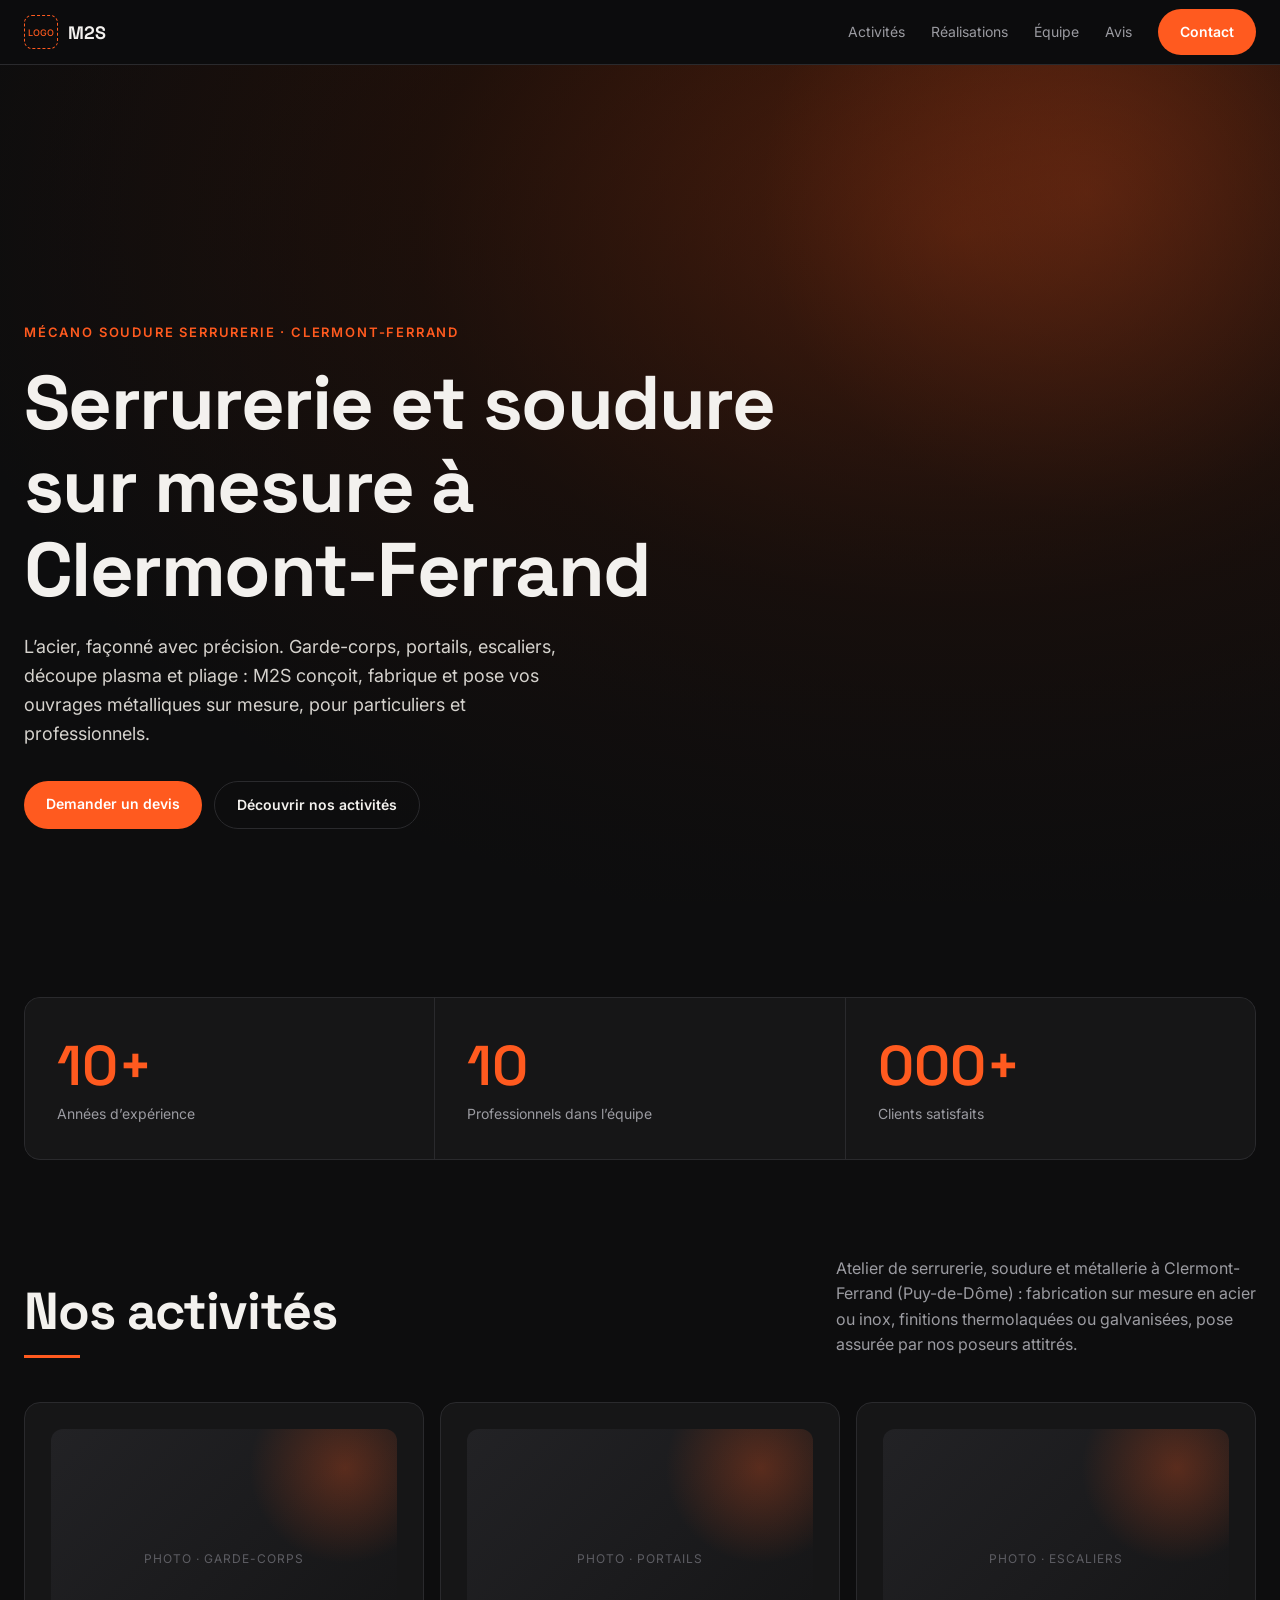
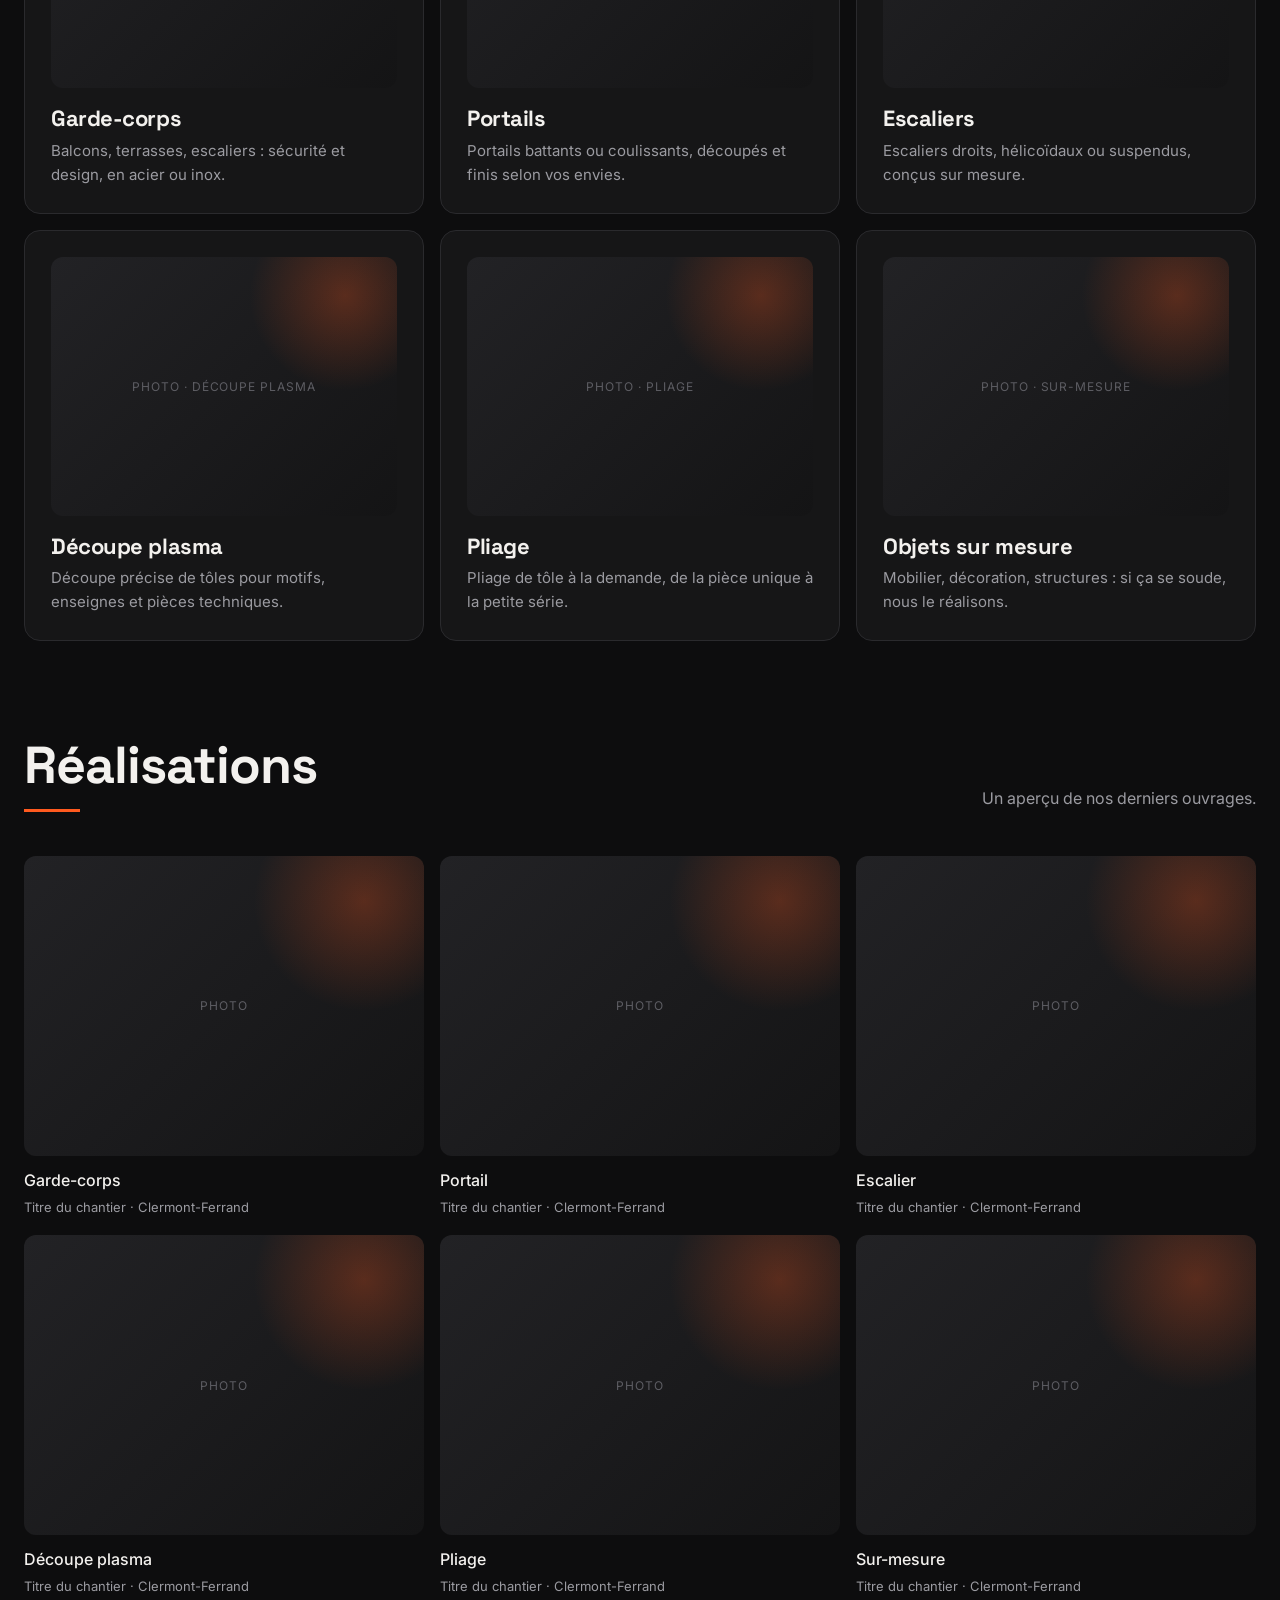
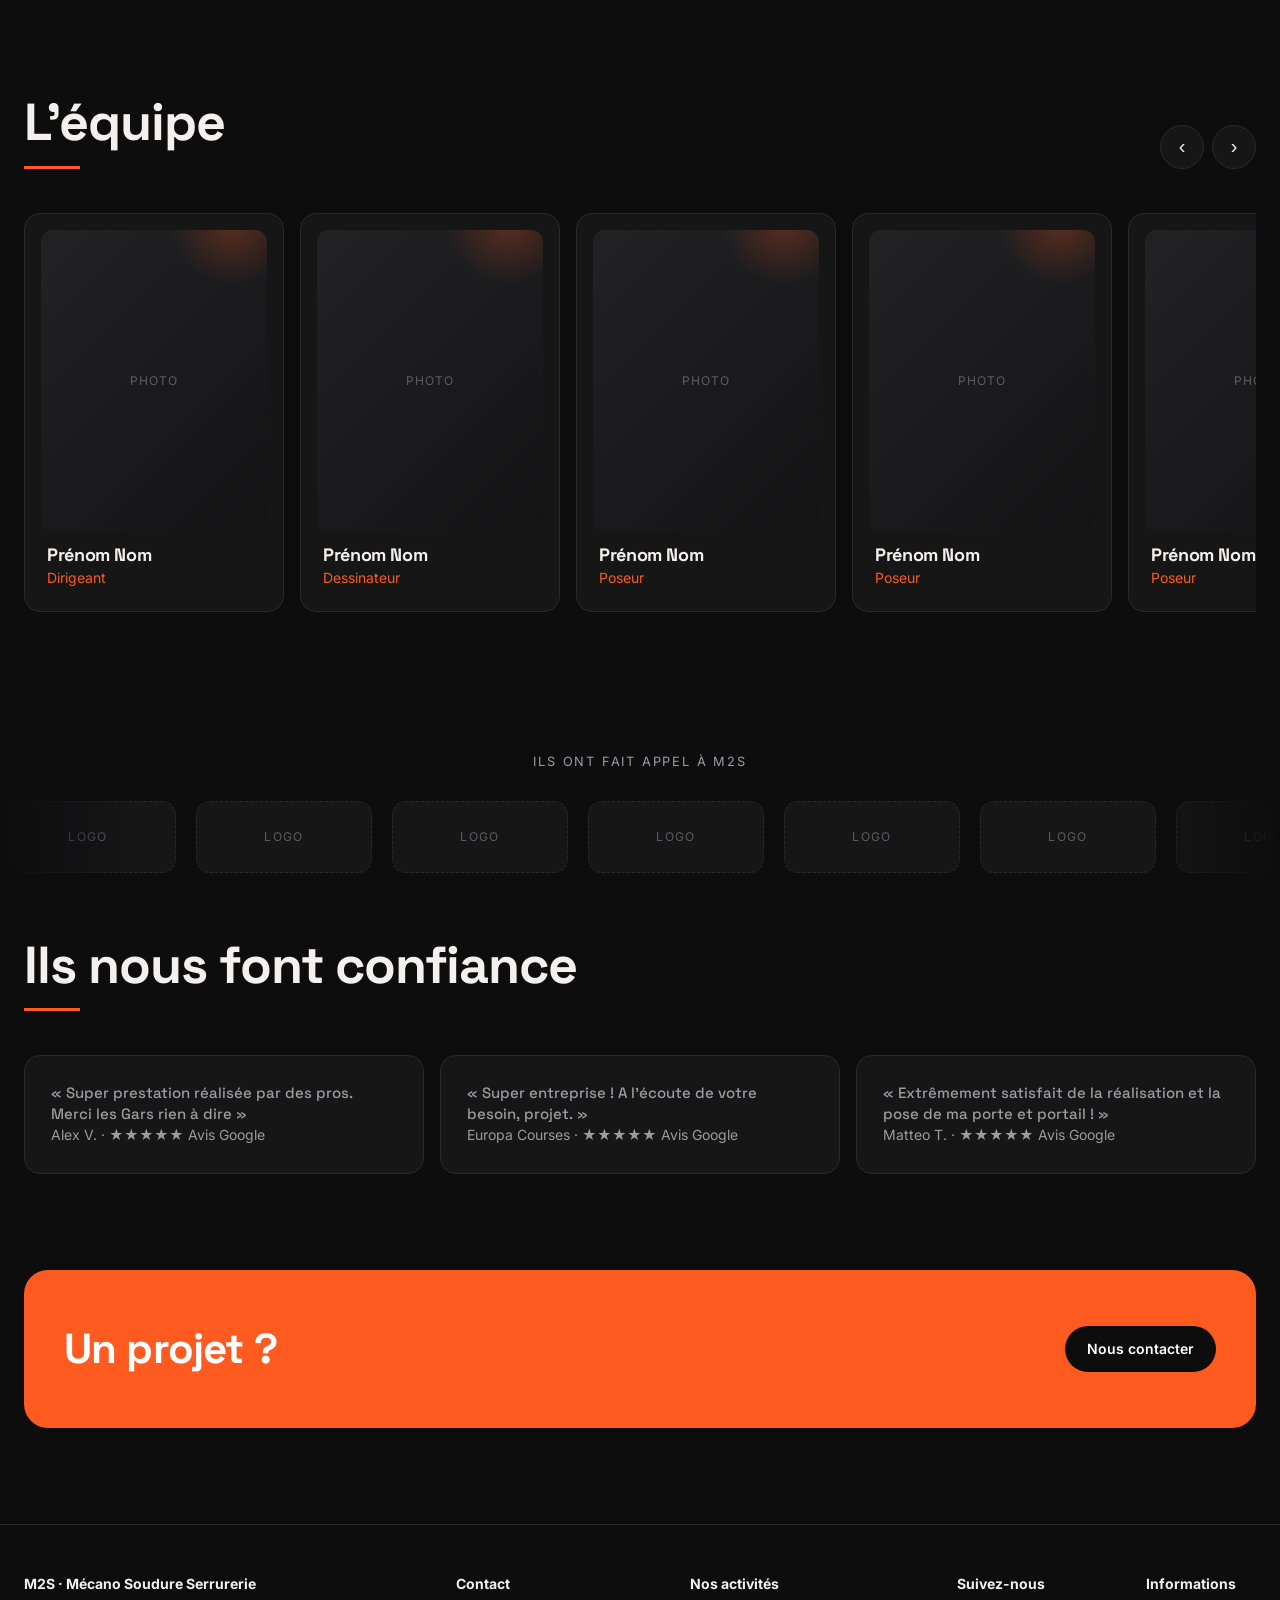
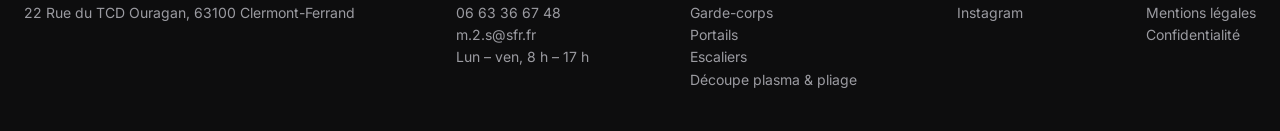
==== index.html @ d5a6c4d0 "Add files via upload" ====
<!DOCTYPE html>
<html lang="fr"><head><meta charset="utf-8"><meta name="viewport" content="width=device-width, initial-scale=1, viewport-fit=cover"><title>Serrurerie, soudure et métallerie à Clermont-Ferrand | M2S</title><meta name="description" content="M2S, serrurier métallier à Clermont-Ferrand : garde-corps, portails, escaliers, découpe plasma et pliage sur mesure. Demandez votre devis."><link rel="canonical" href="https://marrtyui.github.io/"><meta name="robots" content="index, follow, max-image-preview:large"><meta name="theme-color" content="#0d0d0e"><meta property="og:type" content="website"><meta property="og:locale" content="fr_FR"><meta property="og:title" content="Serrurerie, soudure et métallerie à Clermont-Ferrand | M2S"><meta property="og:description" content="M2S, serrurier métallier à Clermont-Ferrand : garde-corps, portails, escaliers, découpe plasma et pliage sur mesure. Demandez votre devis."><meta property="og:url" content="https://marrtyui.github.io/"><meta name="twitter:card" content="summary_large_image"><link rel="stylesheet" href="https://fonts.googleapis.com/css2?family=Inter:wght@400;500;600&family=Space+Grotesk:wght@500;600;700&display=swap"><link rel="stylesheet" href="/style.css?v=4"><script type="application/ld+json">{"@context":"https://schema.org","@type":["LocalBusiness","HomeAndConstructionBusiness"],"name":"M2S – Mécano Soudure Serrurerie","url":"https://marrtyui.github.io/","alternateName":"M2S","email":"m.2.s@sfr.fr","telephone":"+33663366748","openingHoursSpecification":{"@type":"OpeningHoursSpecification","dayOfWeek":["Monday","Tuesday","Wednesday","Thursday","Friday"],"opens":"08:00","closes":"17:00"},"description":"Atelier de serrurerie, soudure et métallerie à Clermont-Ferrand : garde-corps, portails, escaliers, découpe plasma, pliage et objets sur mesure.","address":{"@type":"PostalAddress","streetAddress":"22 Rue du TCD Ouragan","postalCode":"63100","addressLocality":"Clermont-Ferrand","addressCountry":"FR"},"areaServed":[{"@type":"City","name":"Clermont-Ferrand"},{"@type":"AdministrativeArea","name":"Puy-de-Dôme"},{"@type":"AdministrativeArea","name":"Auvergne"}],"hasOfferCatalog":{"@type":"OfferCatalog","name":"Nos activités","itemListElement":[{"@type":"Offer","itemOffered":{"@type":"Service","name":"Garde-corps sur mesure"}},{"@type":"Offer","itemOffered":{"@type":"Service","name":"Portails sur mesure"}},{"@type":"Offer","itemOffered":{"@type":"Service","name":"Escaliers métalliques"}},{"@type":"Offer","itemOffered":{"@type":"Service","name":"Découpe plasma"}},{"@type":"Offer","itemOffered":{"@type":"Service","name":"Pliage de tôle"}},{"@type":"Offer","itemOffered":{"@type":"Service","name":"Objets sur mesure en soudure"}}]}}</script></head><body>
<div id="prog"></div>
<header><div class="wrap">
  <a class="logo" href="/"><i>LOGO</i>M2S</a>
  <nav id="nav"><a href="/#activites">Activités</a><a href="/#realisations">Réalisations</a><a href="/#equipe">Équipe</a><a href="/#avis">Avis</a><a class="btn" href="/contact/">Contact</a></nav>
<a class="btn call" href="tel:+33663366748">Appeler</a><button class="burger" aria-label="Ouvrir le menu" aria-expanded="false" aria-controls="nav"><span></span><span></span><span></span></button>
</div></header>
<main>
<div class="hero" id="accueil">
  <video autoplay muted loop playsinline poster="" aria-hidden="true"><source src="assets/video-presentation.mp4" type="video/mp4"></video>
  <div class="wrap">
    <div class="eyebrow">Mécano Soudure Serrurerie · Clermont-Ferrand</div>
    <h1>Serrurerie et soudure sur mesure à Clermont-Ferrand</h1>
    <p>L’acier, façonné avec précision. Garde-corps, portails, escaliers, découpe plasma et pliage : M2S conçoit, fabrique et pose vos ouvrages métalliques sur mesure, pour particuliers et professionnels.</p>
    <div class="cta"><a class="btn" href="/contact/">Demander un devis</a><a class="btn ghost" href="/#activites">Découvrir nos activités</a><a class="btn ghost only-m" href="tel:+33663366748">Appeler</a></div>
  </div>
</div>

<section style="padding-bottom:0"><div class="wrap rv">
  <div class="stats">
    <div><b>10+</b><span>Années d’expérience</span></div>
    <div><b>10</b><span>Professionnels dans l’équipe</span></div>
    <div><b>000+</b><span>Clients satisfaits</span></div>
  </div>
</div></section>

<section id="activites"><div class="wrap">
  <div class="sec-h rv"><h2>Nos activités</h2><p>Atelier de serrurerie, soudure et métallerie à Clermont-Ferrand (Puy-de-Dôme) : fabrication sur mesure en acier ou inox, finitions thermolaquées ou galvanisées, pose assurée par nos poseurs attitrés.</p></div>
  <div class="grid g3">
    <article class="card rv"><div class="ph">Photo · Garde-corps</div><h3><a href="/garde-corps-clermont-ferrand/">Garde-corps</a></h3><p>Balcons, terrasses, escaliers : sécurité et design, en acier ou inox.</p></article>
    <article class="card rv"><div class="ph">Photo · Portails</div><h3><a href="/portails-clermont-ferrand/">Portails</a></h3><p>Portails battants ou coulissants, découpés et finis selon vos envies.</p></article>
    <article class="card rv"><div class="ph">Photo · Escaliers</div><h3><a href="/escaliers-clermont-ferrand/">Escaliers</a></h3><p>Escaliers droits, hélicoïdaux ou suspendus, conçus sur mesure.</p></article>
    <article class="card rv"><div class="ph">Photo · Découpe plasma</div><h3><a href="/decoupe-plasma-pliage-clermont-ferrand/">Découpe plasma</a></h3><p>Découpe précise de tôles pour motifs, enseignes et pièces techniques.</p></article>
    <article class="card rv"><div class="ph">Photo · Pliage</div><h3><a href="/decoupe-plasma-pliage-clermont-ferrand/">Pliage</a></h3><p>Pliage de tôle à la demande, de la pièce unique à la petite série.</p></article>
    <article class="card rv"><div class="ph">Photo · Sur-mesure</div><h3><a href="/contact/">Objets sur mesure</a></h3><p>Mobilier, décoration, structures : si ça se soude, nous le réalisons.</p></article>
  </div>
</div></section>

<section id="realisations" style="padding-top:0"><div class="wrap">
  <div class="sec-h rv"><h2>Réalisations</h2><p>Un aperçu de nos derniers ouvrages.</p></div>
  <div class="grid works">
    <button class="work rv" data-i="0"><div class="ph">Photo</div><span>Garde-corps<br><small>Titre du chantier · Clermont-Ferrand</small></span></button><button class="work rv" data-i="1"><div class="ph">Photo</div><span>Portail<br><small>Titre du chantier · Clermont-Ferrand</small></span></button><button class="work rv" data-i="2"><div class="ph">Photo</div><span>Escalier<br><small>Titre du chantier · Clermont-Ferrand</small></span></button>
    <button class="work rv" data-i="3"><div class="ph">Photo</div><span>Découpe plasma<br><small>Titre du chantier · Clermont-Ferrand</small></span></button><button class="work rv" data-i="4"><div class="ph">Photo</div><span>Pliage<br><small>Titre du chantier · Clermont-Ferrand</small></span></button><button class="work rv" data-i="5"><div class="ph">Photo</div><span>Sur-mesure<br><small>Titre du chantier · Clermont-Ferrand</small></span></button>
  </div>
  <button class="btn ghost more" id="more" aria-expanded="false">Afficher plus de réalisations</button>
</div></section>

<section id="equipe" style="padding-top:0"><div class="wrap">
  <div class="sec-h rv"><h2>L’équipe</h2><div class="arrows"><button class="ar" data-t="-1" aria-label="Précédent">‹</button><button class="ar" data-t="1" aria-label="Suivant">›</button></div></div>
  <div class="track team" id="team"></div>
</div></section>

<section class="logos" aria-label="Entreprises qui ont fait appel à M2S"><div class="wrap rv"><p>Ils ont fait appel à M2S</p></div><div class="marq"><div class="mtrack"><div class="mset"><div class="lg">Logo</div><div class="lg">Logo</div><div class="lg">Logo</div><div class="lg">Logo</div><div class="lg">Logo</div><div class="lg">Logo</div><div class="lg">Logo</div><div class="lg">Logo</div><div class="lg">Logo</div><div class="lg">Logo</div><div class="lg">Logo</div><div class="lg">Logo</div></div><div class="mset" aria-hidden="true"><div class="lg">Logo</div><div class="lg">Logo</div><div class="lg">Logo</div><div class="lg">Logo</div><div class="lg">Logo</div><div class="lg">Logo</div><div class="lg">Logo</div><div class="lg">Logo</div><div class="lg">Logo</div><div class="lg">Logo</div><div class="lg">Logo</div><div class="lg">Logo</div></div></div></div></section>
<section id="avis" style="padding-top:0"><div class="wrap">
  <div class="sec-h rv"><h2>Ils nous font confiance</h2></div>
  <div class="grid" style="grid-template-columns:repeat(auto-fit,minmax(280px,1fr))">
    <blockquote class="card rv"><p class="q">« Super prestation réalisée par des pros. Merci les Gars rien à dire »</p><div class="who">Alex V. · ★★★★★ Avis Google</div></blockquote><blockquote class="card rv"><p class="q">« Super entreprise ! A l’écoute de votre besoin, projet. »</p><div class="who">Europa Courses · ★★★★★ Avis Google</div></blockquote>
    <blockquote class="card rv"><p class="q">« Extrêmement satisfait de la réalisation et la pose de ma porte et portail ! »</p><div class="who">Matteo T. · ★★★★★ Avis Google</div></blockquote>
  </div>
</div></section>

<section style="padding-top:0"><div class="wrap rv">
  <div class="band"><h2>Un projet ?</h2><a class="btn" href="/contact/">Nous contacter</a></div>
</div></section>
</main>
<div class="modal" id="modal" role="dialog" aria-modal="true" aria-labelledby="mt" hidden><div class="mbox">
  <button class="mx" aria-label="Fermer">×</button>
  <div><div class="mstage"><button class="nav prev" aria-label="Photo précédente">‹</button><div class="ph mimg" id="mimg"></div><button class="nav next" aria-label="Photo suivante">›</button></div><div class="dots" id="mdots"></div></div>
  <div class="mtext"><div class="eyebrow" id="mtype"></div><h3 id="mt"></h3><p id="md"></p><a class="btn ghost" id="mlink" href="#" hidden>Voir la page de l’activité</a><a class="btn" href="/contact/">Un projet similaire ?</a></div>
</div></div>
<footer><div class="wrap">
  <div><b>M2S · Mécano Soudure Serrurerie</b>22 Rue du TCD Ouragan, 63100 Clermont-Ferrand</div>
  <div><b>Contact</b>06 63 36 67 48<br>m.2.s@sfr.fr<br>Lun – ven, 8 h – 17 h</div>
  <div><b>Nos activités</b><a href="/garde-corps-clermont-ferrand/">Garde-corps</a><br><a href="/portails-clermont-ferrand/">Portails</a><br><a href="/escaliers-clermont-ferrand/">Escaliers</a><br><a href="/decoupe-plasma-pliage-clermont-ferrand/">Découpe plasma & pliage</a></div><div><b>Suivez-nous</b><a href="https://www.instagram.com/" target="_blank" rel="noopener">Instagram</a></div>
<div><b>Informations</b><a href="/mentions-legales/">Mentions légales</a><br><a href="/confidentialite/">Confidentialité</a></div></div></footer>
<script src="/site.js?v=4"></script><script src="/home.js?v=4"></script></body></html>
---- style.css ----
:root{--bg:#0d0d0e;--s1:#161617;--s2:#1e1e20;--line:#2a2a2d;--tx:#f3f1ee;--mu:#9b9ba1;--or:#ff5a1f;--or2:#ff8a4c;color-scheme:dark;box-sizing:border-box;padding-top:env(safe-area-inset-top,0px);padding-bottom:env(safe-area-inset-bottom,0px)}
html{scroll-padding-top:calc(env(safe-area-inset-top,0px) + 4.5rem);scroll-behavior:smooth}
*,*::before,*::after{box-sizing:inherit}
body{margin:0;background:var(--bg);color:var(--tx);font:400 1rem/1.6 Inter,system-ui,sans-serif}
h1,h2,h3{font-family:"Space Grotesk",Inter,sans-serif;line-height:1.1;margin:0;letter-spacing:-.02em}
a{color:inherit;text-decoration:none}
.wrap{max-width:88rem;margin:0 auto;padding:0 1.5rem}
header{position:sticky;top:env(safe-area-inset-top,0px);z-index:20;background:rgba(13,13,14,.82);backdrop-filter:blur(0.75rem);border-bottom:1px solid var(--line)}
header .wrap{display:flex;align-items:center;justify-content:space-between;height:4rem}
.logo{display:flex;align-items:center;gap:0.625rem;font:700 1.125rem "Space Grotesk",sans-serif}
.logo i{width:2.125rem;height:2.125rem;border:1.5px dashed var(--or);border-radius:0.5rem;display:grid;place-items:center;font:500 0.5625rem Inter;color:var(--or);font-style:normal}
nav{display:flex;align-items:center;gap:1.625rem;font-size:0.875rem;color:var(--mu)}
nav a:hover{color:var(--tx)}
.btn{display:inline-block;background:var(--or);color:#fff;padding:0.75rem 1.375rem;border-radius:62.4375rem;font-weight:600;font-size:0.875rem;border:0;cursor:pointer;transition:.2s}
.btn:hover{background:var(--or2);transform:translateY(-1px)}
.btn.ghost{background:transparent;border:1px solid var(--line);color:var(--tx)}
.btn.ghost:hover{border-color:var(--or);background:transparent}
.hero{position:relative;min-height:calc(100vh - 4rem);display:flex;align-items:flex-end;overflow:hidden;background:radial-gradient(ellipse at 75% 20%,#7a2a0c 0,#2a1208 40%,var(--bg) 75%)}
.hero video{position:absolute;inset:0;width:100%;height:100%;object-fit:cover}
.hero::after{content:"";position:absolute;inset:0;background:linear-gradient(180deg,rgba(13,13,14,.35),rgba(13,13,14,.85))}
.hero .wrap{position:relative;z-index:2;padding-bottom:4.5rem;padding-top:7.5rem}
.eyebrow{color:var(--or);font-size:0.8125rem;font-weight:600;letter-spacing:.14em;text-transform:uppercase;margin-bottom:1.125rem}
.hero h1{font-size:clamp(2.125rem,6vw,4.75rem);max-width:16ch}
.hero p{max-width:33.75rem;color:#d5d2cd;font-size:1.125rem;margin:1.375rem 0 2rem}
.hero .cta{display:flex;gap:0.75rem;flex-wrap:wrap}
section{padding:6rem 0}
.sec-h{display:flex;justify-content:space-between;align-items:end;gap:1.5rem;margin-bottom:2.75rem;flex-wrap:wrap}
.sec-h h2{font-size:clamp(1.875rem,4.5vw,3.25rem)}
.sec-h p{color:var(--mu);max-width:26.25rem;margin:0}
.stats{display:grid;grid-template-columns:repeat(3,1fr);gap:1px;background:var(--line);border:1px solid var(--line);border-radius:1rem;overflow:hidden}
.stats div{background:var(--s1);padding:2rem}
.stats b{display:block;font:600 clamp(2.125rem,5vw,3.5rem) "Space Grotesk",Inter,system-ui,sans-serif;color:var(--or)}
.stats span{color:var(--mu);font-size:0.875rem}
.grid{display:grid;gap:1rem}
.g3{grid-template-columns:repeat(3,1fr)}
.card{background:var(--s1);border:1px solid var(--line);border-radius:1rem;padding:1.625rem;transition:.25s}
.card:hover{border-color:var(--or);transform:translateY(-3px)}
.card h3{font-size:1.375rem;margin:1.125rem 0 0.5rem}
.card p{color:var(--mu);margin:0;font-size:0.9375rem}
.ph{aspect-ratio:4/3;border-radius:0.75rem;background:linear-gradient(135deg,#222225,#141415);position:relative;overflow:hidden;display:grid;place-items:center;color:#5d5d63;font-size:0.75rem;letter-spacing:.08em;text-transform:uppercase}
.ph::before{content:"";position:absolute;width:60%;aspect-ratio:1;right:-15%;top:-25%;background:radial-gradient(circle,rgba(255,90,31,.28),transparent 65%)}
.ph.sq{aspect-ratio:1}.ph.tall{aspect-ratio:3/4}
.works{grid-template-columns:repeat(3,1fr)}
.works .ph:nth-child(1),.works .ph:nth-child(4){grid-row:span 1}
.team .card{padding:1rem}
.team h3{font-size:1.125rem;margin:0.875rem 0.375rem 2px}.team p{margin:0 0.375rem 0.375rem;color:var(--or);font-size:0.875rem}
blockquote{margin:0}
.q{font:500 clamp(1.25rem,2.4vw,1.625rem)/1.4 "Space Grotesk",Inter,system-ui,sans-serif;margin:0 0 1.125rem}
.who{color:var(--mu);font-size:0.875rem}
.band{background:var(--or);color:#fff;border-radius:1.5rem;padding:3.5rem 2.5rem;display:flex;justify-content:space-between;align-items:center;gap:1.5rem;flex-wrap:wrap}
.band h2{font-size:clamp(1.625rem,3.6vw,2.625rem);max-width:18ch}
.band .btn{background:#0d0d0e}
footer{border-top:1px solid var(--line);padding:3rem 0 2.5rem;color:var(--mu);font-size:0.875rem}
footer .wrap{display:flex;justify-content:space-between;gap:2rem;flex-wrap:wrap}
footer b{color:var(--tx);display:block;margin-bottom:0.375rem}
.page{padding-top:4.5rem;padding-bottom:6rem}
.page h1{font-size:clamp(2.25rem,6vw,4.25rem);margin-bottom:0.875rem}
.page .lead{color:var(--mu);max-width:35rem;margin:0 0 3rem}
.cgrid{display:grid;grid-template-columns:1fr 1.2fr;gap:1.5rem}
.info a.row,.info .row{display:block;background:var(--s1);border:1px solid var(--line);border-radius:0.875rem;padding:1.25rem 1.375rem;margin-bottom:0.75rem}
.info a.row:hover{border-color:var(--or)}
.info small{display:block;color:var(--mu);font-size:0.75rem;text-transform:uppercase;letter-spacing:.1em;margin-bottom:2px}
.info strong{font-weight:500;font-size:1.125rem}
form{background:var(--s1);border:1px solid var(--line);border-radius:1rem;padding:1.75rem;display:grid;gap:1rem}
.two{display:grid;grid-template-columns:1fr 1fr;gap:1rem}
label{display:grid;gap:0.375rem;font-size:0.8125rem;color:var(--mu)}
input,select,textarea{background:var(--bg);border:1px solid var(--line);border-radius:0.625rem;padding:0.8125rem 0.875rem;color:var(--tx);font:inherit;font-size:0.9375rem;width:100%}
input:focus,select:focus,textarea:focus{outline:0;border-color:var(--or)}
textarea{min-height:8.125rem;resize:vertical}
.note{font-size:0.75rem;color:var(--mu)}
.rv{opacity:0;transform:translateY(1.125rem);transition:opacity .7s,transform .7s}.rv.in{opacity:1;transform:none}
.work{display:block;width:100%;background:none;border:0;padding:0;color:inherit;font:inherit;text-align:left;cursor:pointer}
.work:focus-visible,.ar:focus-visible,.nav:focus-visible,.mx:focus-visible{outline:2px solid var(--or);outline-offset:0.1875rem}
.work .ph{transition:.3s}.work:hover .ph{transform:scale(1.02);box-shadow:0 0 0 1px var(--or)}
.work span{display:block;margin-top:0.75rem;font-weight:500}.work small{color:var(--mu);font-weight:400;font-size:0.8125rem}
.arrows{display:flex;gap:0.5rem}.ar{width:2.75rem;height:2.75rem;border-radius:50%;border:1px solid var(--line);background:var(--s1);color:var(--tx);font-size:1.25rem;cursor:pointer}.ar:hover{border-color:var(--or)}
.track{display:flex;gap:1rem;overflow-x:auto;scroll-snap-type:x mandatory;padding-bottom:0.75rem;scrollbar-width:none}.track::-webkit-scrollbar{display:none}
.track .card{flex:0 0 min(16.25rem,72%);scroll-snap-align:start}
.modal{position:fixed;inset:0;z-index:50;background:rgba(0,0,0,.84);display:grid;place-items:center;overflow:auto;padding:calc(env(safe-area-inset-top,0px) + 1rem) 1rem calc(env(safe-area-inset-bottom,0px) + 1rem)}
.mbox{position:relative;background:var(--s1);border:1px solid var(--line);border-radius:1.25rem;width:min(62.5rem,100%);padding:1rem;display:grid;grid-template-columns:1.5fr 1fr;gap:1rem}
.mx{position:absolute;top:0.75rem;right:0.75rem;z-index:3;width:2.375rem;height:2.375rem;border-radius:50%;border:1px solid var(--line);background:rgba(13,13,14,.75);color:#fff;font-size:1.25rem;cursor:pointer}
.mstage{position:relative}.mimg{width:100%;aspect-ratio:4/3}.mimg img{position:absolute;inset:0;width:100%;height:100%;object-fit:cover}
.nav{position:absolute;top:50%;transform:translateY(-50%);z-index:2;width:2.625rem;height:2.625rem;border-radius:50%;border:1px solid var(--line);background:rgba(13,13,14,.7);color:#fff;font-size:1.375rem;cursor:pointer}.nav.prev{left:0.625rem}.nav.next{right:0.625rem}
.dots{display:flex;gap:0.375rem;justify-content:center;margin-top:0.75rem}.dots i{width:1.5rem;height:0.25rem;border-radius:2px;background:var(--line);cursor:pointer}.dots i.on{background:var(--or)}
.mtext{display:flex;flex-direction:column;justify-content:center;align-items:flex-start;gap:0.75rem;padding:0.5rem}.mtext h3{font-size:1.75rem}.mtext p{color:var(--mu);margin:0}
@media(max-width:860px){.mbox{grid-template-columns:1fr}}
[hidden]{display:none!important}
@media(max-width:860px){nav a:not(.btn){display:none}.g3,.works,.cgrid,.stats{grid-template-columns:1fr}.two{grid-template-columns:1fr}section{padding:4.5rem 0}.band{padding:2.5rem 1.625rem}}
@media(prefers-reduced-motion:reduce){.rv{opacity:1;transform:none;transition:none}html{scroll-behavior:auto}}

html{font-size:clamp(16px,.8333vw,44px)}
@supports(height:100svh){.hero{min-height:calc(100svh - 4rem)}}
#prog{position:fixed;top:0;left:0;height:3px;width:0;background:var(--or);z-index:60}
header{transition:box-shadow .3s}header.sc{box-shadow:0 .5rem 2rem rgba(0,0,0,.45)}
@keyframes up{from{opacity:0;transform:translateY(1.5rem)}to{opacity:1;transform:none}}
@keyframes drift{to{transform:translate(-6vmax,6vmax) scale(1.12)}}
.hero::before{content:"";position:absolute;z-index:0;width:60vmax;height:60vmax;right:-15vmax;top:-20vmax;background:radial-gradient(circle,rgba(255,90,31,.32),transparent 60%);animation:drift 14s ease-in-out infinite alternate}
.hero .eyebrow,.hero h1,.hero p,.hero .cta{animation:up .9s cubic-bezier(.2,.7,.2,1) both}
.hero h1{animation-delay:.12s}.hero p{animation-delay:.26s}.hero .cta{animation-delay:.4s}
.sec-h h2::after{content:"";display:block;height:3px;width:0;background:var(--or);margin-top:.9rem;transition:width .9s .25s}.sec-h.in h2::after{width:3.5rem}
.rv.in{transition:opacity .7s,transform .3s}.card.rv.in:hover{transform:translateY(-.2rem)}
footer a:hover,.crumb a:hover,.card h3 a:hover{color:var(--or)}
.crumb{color:var(--mu);font-size:.875rem;margin-bottom:1.5rem}
.hero-ph{aspect-ratio:21/9;margin:0 0 1rem}
.page h2{font-size:clamp(1.6rem,3vw,2.4rem);margin:3.5rem 0 1.25rem}
.cols{display:grid;grid-template-columns:1fr 1fr;gap:1.5rem}.cols>div{background:var(--s1);border:1px solid var(--line);border-radius:1rem;padding:1.75rem}.cols h2{margin:0 0 1rem;font-size:1.5rem}.cols p{color:var(--mu);margin:0}
.cols ul{margin:0;padding:0;list-style:none}.cols li{padding:.5rem 0 .5rem 1.4rem;position:relative;border-bottom:1px solid var(--line)}.cols li::before{content:"";position:absolute;left:0;top:1.05rem;width:.55rem;height:.55rem;background:var(--or);border-radius:50%}
.steps{display:grid;grid-template-columns:repeat(4,1fr);gap:1rem}.steps>div{background:var(--s1);border:1px solid var(--line);border-radius:1rem;padding:1.5rem}.steps b{color:var(--or);font:600 2rem "Space Grotesk",Inter,system-ui,sans-serif}.steps h3{font-size:1.2rem;margin:.4rem 0}.steps p{color:var(--mu);margin:0;font-size:.95rem}
details{background:var(--s1);border:1px solid var(--line);border-radius:.875rem;padding:1.1rem 1.4rem;margin-bottom:.75rem}summary{cursor:pointer;font-weight:500}details p{color:var(--mu);margin:.75rem 0 0}
.links{display:flex;gap:.75rem;flex-wrap:wrap}.links a{border:1px solid var(--line);border-radius:999px;padding:.6rem 1.2rem}.links a:hover{border-color:var(--or)}
@media(max-width:860px){.cols,.steps{grid-template-columns:1fr}}
@media(max-width:520px){.hero .wrap{padding-top:5rem;padding-bottom:3rem}.hero p{font-size:1.05rem}.card,.cols>div{padding:1.25rem}header .wrap{height:3.5rem}.page{padding-top:2.5rem}}
@media(prefers-reduced-motion:reduce){.hero::before,.hero .eyebrow,.hero h1,.hero p,.hero .cta{animation:none}}

.legal{max-width:52rem}.legal h2{font-size:1.4rem;margin:2.2rem 0 .6rem}.legal p,.legal li{color:var(--mu)}.legal a{color:var(--or);text-decoration:underline}

.logos{padding:2rem 0 4rem}.logos p{text-align:center;color:var(--mu);font-size:.8rem;letter-spacing:.14em;text-transform:uppercase;margin:0 0 1.75rem}
.marq{overflow:hidden;-webkit-mask-image:linear-gradient(90deg,transparent,#000 10%,#000 90%,transparent);mask-image:linear-gradient(90deg,transparent,#000 10%,#000 90%,transparent)}
.mtrack{display:flex;width:max-content;animation:marq 60s linear infinite}.marq:hover .mtrack{animation-play-state:paused}
.mset{display:flex;gap:1.25rem;padding-right:1.25rem}
.lg{flex:0 0 auto;width:11rem;height:4.5rem;border:1px dashed var(--line);border-radius:.875rem;display:grid;place-items:center;background:var(--s1);color:#5d5d63;font-size:.75rem;letter-spacing:.12em;text-transform:uppercase}
.lg img{max-width:78%;max-height:62%;object-fit:contain}
@keyframes marq{to{transform:translateX(-50%)}}
@media(prefers-reduced-motion:reduce){.mtrack{animation:none}.marq{overflow-x:auto}}

.hero .wrap{width:100%}
.burger,.call,.only-m,.more{display:none}
@media(max-width:860px){
.logo{margin-right:auto}header .wrap{gap:.6rem}
.call{display:inline-block;padding:.6rem 1.1rem}.only-m{display:inline-block}
.burger{display:grid;gap:5px;place-content:center;width:2.75rem;height:2.75rem;background:none;border:1px solid var(--line);border-radius:50%;cursor:pointer}
.burger span{display:block;width:1.15rem;height:2px;background:var(--tx);transition:transform .3s,opacity .3s}
header.open .burger span:nth-child(1){transform:translateY(7px) rotate(45deg)}header.open .burger span:nth-child(2){opacity:0}header.open .burger span:nth-child(3){transform:translateY(-7px) rotate(-45deg)}
header nav{position:absolute;left:0;right:0;top:100%;flex-direction:column;align-items:stretch;gap:0;background:rgba(13,13,14,.97);border-bottom:1px solid var(--line);padding:0 1.5rem;max-height:0;opacity:0;visibility:hidden;overflow:hidden;transition:max-height .35s,opacity .3s,padding .3s,visibility .3s}
header.open nav{max-height:30rem;opacity:1;visibility:visible;padding:.5rem 1.5rem 1.25rem}
header nav a{display:block!important;padding:.9rem 0;border-bottom:1px solid var(--line);font-size:1rem;color:var(--tx)}
header nav a.btn{margin-top:1rem;text-align:center;border:0;color:#fff;padding:.9rem 0}
.works .work:nth-child(n+4){display:none}
.works.open .work:nth-child(n+4){display:block;animation:up .6s cubic-bezier(.2,.7,.2,1) both}
.works.open .work:nth-child(5){animation-delay:.1s}.works.open .work:nth-child(6){animation-delay:.2s}
.more{display:block;margin:1.75rem auto 0}}
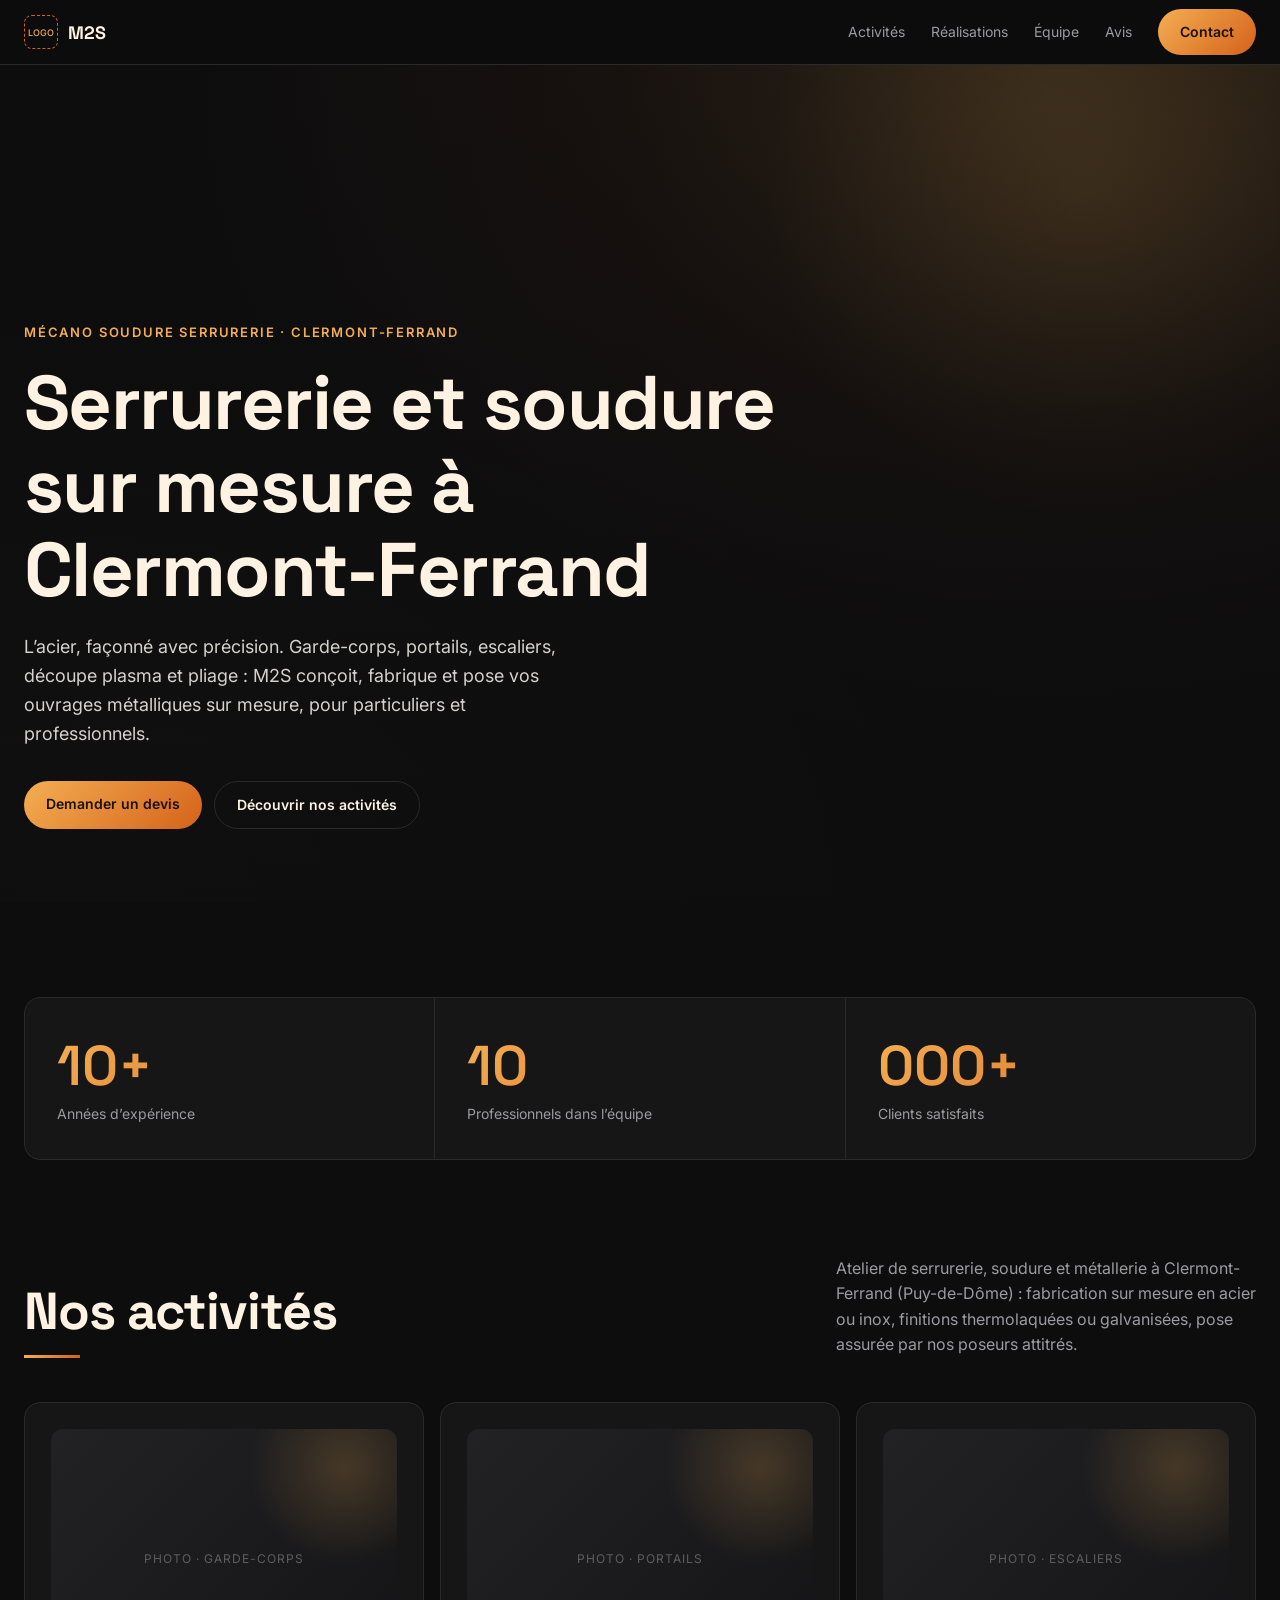
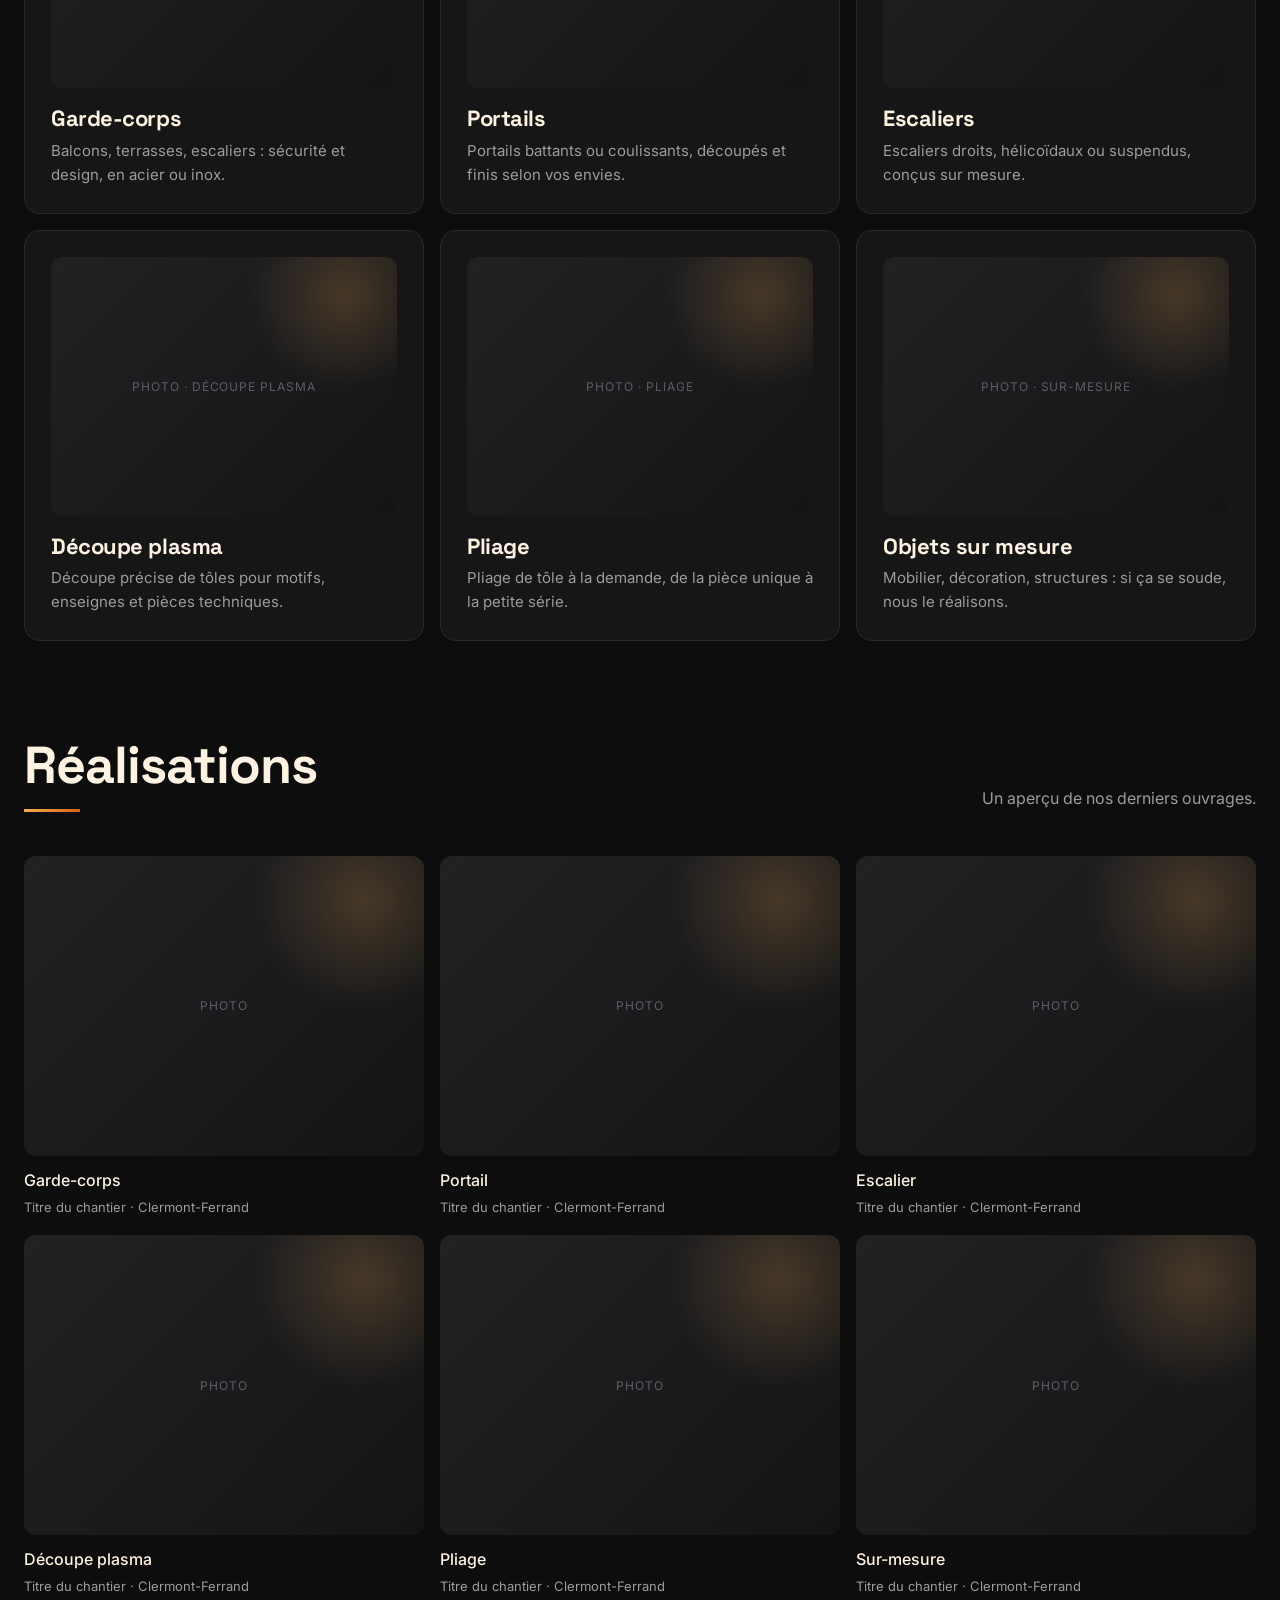
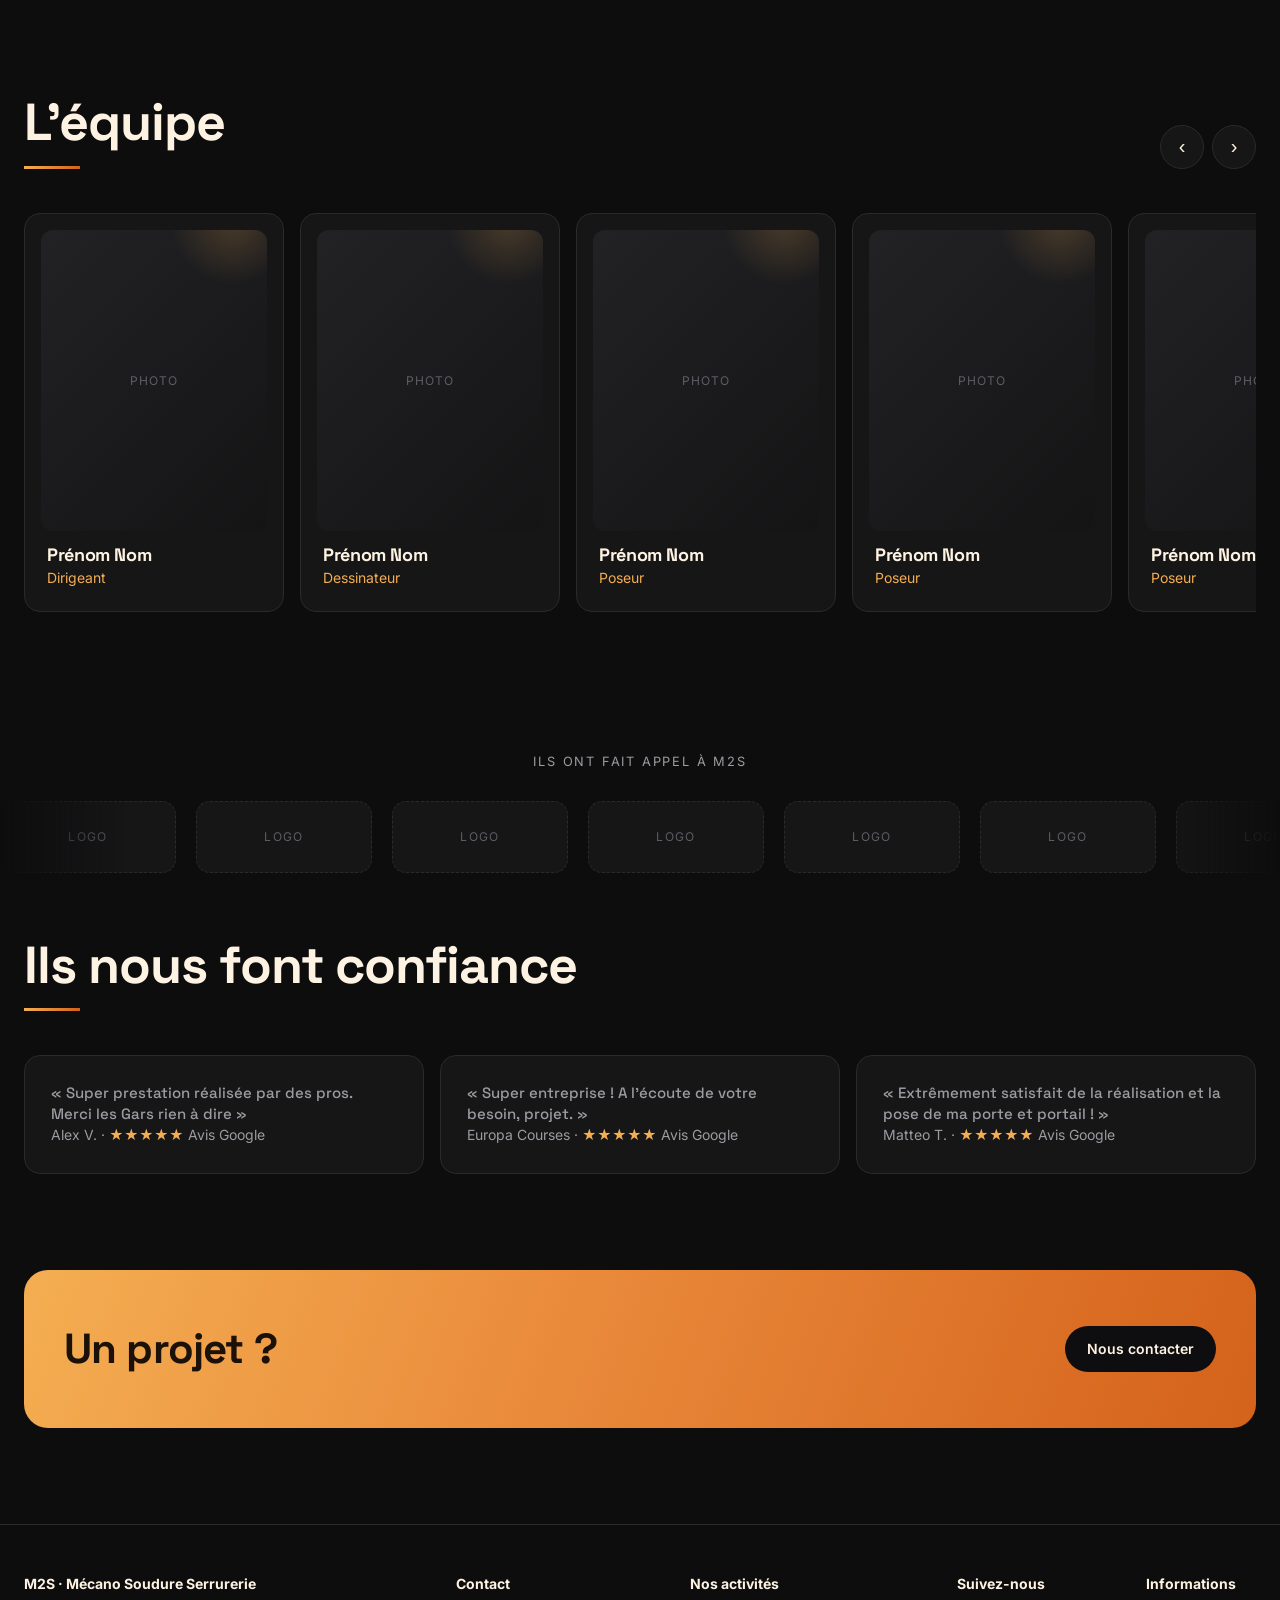
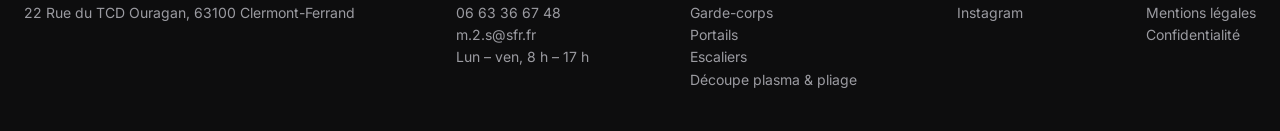
==== commit 1a357a59: "Add files via upload" ====
--- a/index.html
+++ b/index.html
@@ -1,5 +1,5 @@
 <!DOCTYPE html>
-<html lang="fr"><head><meta charset="utf-8"><meta name="viewport" content="width=device-width, initial-scale=1, viewport-fit=cover"><title>Serrurerie, soudure et métallerie à Clermont-Ferrand | M2S</title><meta name="description" content="M2S, serrurier métallier à Clermont-Ferrand : garde-corps, portails, escaliers, découpe plasma et pliage sur mesure. Demandez votre devis."><link rel="canonical" href="https://marrtyui.github.io/"><meta name="robots" content="index, follow, max-image-preview:large"><meta name="theme-color" content="#0d0d0e"><meta property="og:type" content="website"><meta property="og:locale" content="fr_FR"><meta property="og:title" content="Serrurerie, soudure et métallerie à Clermont-Ferrand | M2S"><meta property="og:description" content="M2S, serrurier métallier à Clermont-Ferrand : garde-corps, portails, escaliers, découpe plasma et pliage sur mesure. Demandez votre devis."><meta property="og:url" content="https://marrtyui.github.io/"><meta name="twitter:card" content="summary_large_image"><link rel="stylesheet" href="https://fonts.googleapis.com/css2?family=Inter:wght@400;500;600&family=Space+Grotesk:wght@500;600;700&display=swap"><link rel="stylesheet" href="/style.css?v=4"><script type="application/ld+json">{"@context":"https://schema.org","@type":["LocalBusiness","HomeAndConstructionBusiness"],"name":"M2S – Mécano Soudure Serrurerie","url":"https://marrtyui.github.io/","alternateName":"M2S","email":"m.2.s@sfr.fr","telephone":"+33663366748","openingHoursSpecification":{"@type":"OpeningHoursSpecification","dayOfWeek":["Monday","Tuesday","Wednesday","Thursday","Friday"],"opens":"08:00","closes":"17:00"},"description":"Atelier de serrurerie, soudure et métallerie à Clermont-Ferrand : garde-corps, portails, escaliers, découpe plasma, pliage et objets sur mesure.","address":{"@type":"PostalAddress","streetAddress":"22 Rue du TCD Ouragan","postalCode":"63100","addressLocality":"Clermont-Ferrand","addressCountry":"FR"},"areaServed":[{"@type":"City","name":"Clermont-Ferrand"},{"@type":"AdministrativeArea","name":"Puy-de-Dôme"},{"@type":"AdministrativeArea","name":"Auvergne"}],"hasOfferCatalog":{"@type":"OfferCatalog","name":"Nos activités","itemListElement":[{"@type":"Offer","itemOffered":{"@type":"Service","name":"Garde-corps sur mesure"}},{"@type":"Offer","itemOffered":{"@type":"Service","name":"Portails sur mesure"}},{"@type":"Offer","itemOffered":{"@type":"Service","name":"Escaliers métalliques"}},{"@type":"Offer","itemOffered":{"@type":"Service","name":"Découpe plasma"}},{"@type":"Offer","itemOffered":{"@type":"Service","name":"Pliage de tôle"}},{"@type":"Offer","itemOffered":{"@type":"Service","name":"Objets sur mesure en soudure"}}]}}</script></head><body>
+<html lang="fr"><head><meta charset="utf-8"><meta name="viewport" content="width=device-width, initial-scale=1, viewport-fit=cover"><title>Serrurerie, soudure et métallerie à Clermont-Ferrand | M2S</title><meta name="description" content="M2S, serrurier métallier à Clermont-Ferrand : garde-corps, portails, escaliers, découpe plasma et pliage sur mesure. Demandez votre devis."><link rel="canonical" href="https://marrtyui.github.io/"><meta name="robots" content="index, follow, max-image-preview:large"><meta name="theme-color" content="#0d0d0e"><meta property="og:type" content="website"><meta property="og:locale" content="fr_FR"><meta property="og:title" content="Serrurerie, soudure et métallerie à Clermont-Ferrand | M2S"><meta property="og:description" content="M2S, serrurier métallier à Clermont-Ferrand : garde-corps, portails, escaliers, découpe plasma et pliage sur mesure. Demandez votre devis."><meta property="og:url" content="https://marrtyui.github.io/"><meta name="twitter:card" content="summary_large_image"><link rel="stylesheet" href="https://fonts.googleapis.com/css2?family=Inter:wght@400;500;600&family=Space+Grotesk:wght@500;600;700&display=swap"><link rel="stylesheet" href="/style.css?v=10"><script type="application/ld+json">{"@context":"https://schema.org","@type":["LocalBusiness","HomeAndConstructionBusiness"],"name":"M2S – Mécano Soudure Serrurerie","url":"https://marrtyui.github.io/","alternateName":"M2S","email":"m.2.s@sfr.fr","telephone":"+33663366748","openingHoursSpecification":{"@type":"OpeningHoursSpecification","dayOfWeek":["Monday","Tuesday","Wednesday","Thursday","Friday"],"opens":"08:00","closes":"17:00"},"description":"Atelier de serrurerie, soudure et métallerie à Clermont-Ferrand : garde-corps, portails, escaliers, découpe plasma, pliage et objets sur mesure.","address":{"@type":"PostalAddress","streetAddress":"22 Rue du TCD Ouragan","postalCode":"63100","addressLocality":"Clermont-Ferrand","addressCountry":"FR"},"areaServed":[{"@type":"City","name":"Clermont-Ferrand"},{"@type":"AdministrativeArea","name":"Puy-de-Dôme"},{"@type":"AdministrativeArea","name":"Auvergne"}],"hasOfferCatalog":{"@type":"OfferCatalog","name":"Nos activités","itemListElement":[{"@type":"Offer","itemOffered":{"@type":"Service","name":"Garde-corps sur mesure"}},{"@type":"Offer","itemOffered":{"@type":"Service","name":"Portails sur mesure"}},{"@type":"Offer","itemOffered":{"@type":"Service","name":"Escaliers métalliques"}},{"@type":"Offer","itemOffered":{"@type":"Service","name":"Découpe plasma"}},{"@type":"Offer","itemOffered":{"@type":"Service","name":"Pliage de tôle"}},{"@type":"Offer","itemOffered":{"@type":"Service","name":"Objets sur mesure en soudure"}}]}}</script></head><body>
 <div id="prog"></div>
 <header><div class="wrap">
   <a class="logo" href="/"><i>LOGO</i>M2S</a>
@@ -8,7 +8,7 @@
 </div></header>
 <main>
 <div class="hero" id="accueil">
-  <video autoplay muted loop playsinline poster="" aria-hidden="true"><source src="assets/video-presentation.mp4" type="video/mp4"></video>
+  <video autoplay muted loop playsinline aria-hidden="true"></video>
   <div class="wrap">
     <div class="eyebrow">Mécano Soudure Serrurerie · Clermont-Ferrand</div>
     <h1>Serrurerie et soudure sur mesure à Clermont-Ferrand</h1>
@@ -55,8 +55,8 @@
 <section id="avis" style="padding-top:0"><div class="wrap">
   <div class="sec-h rv"><h2>Ils nous font confiance</h2></div>
   <div class="grid" style="grid-template-columns:repeat(auto-fit,minmax(280px,1fr))">
-    <blockquote class="card rv"><p class="q">« Super prestation réalisée par des pros. Merci les Gars rien à dire »</p><div class="who">Alex V. · ★★★★★ Avis Google</div></blockquote><blockquote class="card rv"><p class="q">« Super entreprise ! A l’écoute de votre besoin, projet. »</p><div class="who">Europa Courses · ★★★★★ Avis Google</div></blockquote>
-    <blockquote class="card rv"><p class="q">« Extrêmement satisfait de la réalisation et la pose de ma porte et portail ! »</p><div class="who">Matteo T. · ★★★★★ Avis Google</div></blockquote>
+    <blockquote class="card rv"><p class="q">« Super prestation réalisée par des pros. Merci les Gars rien à dire »</p><div class="who">Alex V. · <span class="st">★★★★★</span> Avis Google</div></blockquote><blockquote class="card rv"><p class="q">« Super entreprise ! A l’écoute de votre besoin, projet. »</p><div class="who">Europa Courses · <span class="st">★★★★★</span> Avis Google</div></blockquote>
+    <blockquote class="card rv"><p class="q">« Extrêmement satisfait de la réalisation et la pose de ma porte et portail ! »</p><div class="who">Matteo T. · <span class="st">★★★★★</span> Avis Google</div></blockquote>
   </div>
 </div></section>
 
@@ -74,4 +74,4 @@
   <div><b>Contact</b>06 63 36 67 48<br>m.2.s@sfr.fr<br>Lun – ven, 8 h – 17 h</div>
   <div><b>Nos activités</b><a href="/garde-corps-clermont-ferrand/">Garde-corps</a><br><a href="/portails-clermont-ferrand/">Portails</a><br><a href="/escaliers-clermont-ferrand/">Escaliers</a><br><a href="/decoupe-plasma-pliage-clermont-ferrand/">Découpe plasma & pliage</a></div><div><b>Suivez-nous</b><a href="https://www.instagram.com/" target="_blank" rel="noopener">Instagram</a></div>
 <div><b>Informations</b><a href="/mentions-legales/">Mentions légales</a><br><a href="/confidentialite/">Confidentialité</a></div></div></footer>
-<script src="/site.js?v=4"></script><script src="/home.js?v=4"></script></body></html>+<script src="/site.js?v=10"></script><script src="/home.js?v=10"></script></body></html>
--- a/style.css
+++ b/style.css
@@ -125,7 +125,7 @@
 @media(prefers-reduced-motion:reduce){.mtrack{animation:none}.marq{overflow-x:auto}}
 
 .hero .wrap{width:100%}
-.burger,.call,.only-m,.more{display:none}
+.burger,.call,.only-m{display:none}
 @media(max-width:860px){
 .logo{margin-right:auto}header .wrap{gap:.6rem}
 .call{display:inline-block;padding:.6rem 1.1rem}.only-m{display:inline-block}
@@ -136,7 +136,43 @@
 header.open nav{max-height:30rem;opacity:1;visibility:visible;padding:.5rem 1.5rem 1.25rem}
 header nav a{display:block!important;padding:.9rem 0;border-bottom:1px solid var(--line);font-size:1rem;color:var(--tx)}
 header nav a.btn{margin-top:1rem;text-align:center;border:0;color:#fff;padding:.9rem 0}
-.works .work:nth-child(n+4){display:none}
-.works.open .work:nth-child(n+4){display:block;animation:up .6s cubic-bezier(.2,.7,.2,1) both}
-.works.open .work:nth-child(5){animation-delay:.1s}.works.open .work:nth-child(6){animation-delay:.2s}
-.more{display:block;margin:1.75rem auto 0}}
+}
+
+.work.off{display:none}.work.pop{animation:up .6s cubic-bezier(.2,.7,.2,1) both}
+.more{display:block;margin:1.75rem auto 0}
+.ph img{position:absolute;inset:0;width:100%;height:100%;object-fit:cover}
+.lg.real{border:0;background:#f3f1ee}.lg.real img{max-width:78%;max-height:62%;filter:grayscale(1);opacity:.85;transition:.3s}.lg.real:hover img{filter:none;opacity:1}
+.hero-img{width:100%;aspect-ratio:21/9;object-fit:cover;border-radius:1rem;display:block;margin:0 0 1rem}
+.gal{display:grid;grid-template-columns:repeat(auto-fill,minmax(14rem,1fr));gap:1rem;margin-bottom:1rem}.gal img{width:100%;aspect-ratio:4/3;object-fit:cover;border-radius:.75rem;display:block}
+
+#weld{position:fixed;inset:0;width:100%;height:100%;pointer-events:none;z-index:55}
+body.weld-on{user-select:none;-webkit-user-select:none;-webkit-touch-callout:none}body.weld-on,body.weld-on *{cursor:crosshair!important}
+
+#cutfx{position:fixed;inset:0;width:100%;height:100%;pointer-events:none;z-index:57}
+.cutpiece{position:fixed;inset:0;pointer-events:none;z-index:56;filter:drop-shadow(0 .6rem 1.2rem rgba(0,0,0,.65));will-change:transform}
+.cutclip{position:absolute;inset:0;overflow:hidden}.cutwrap{position:absolute;left:0}
+.cutwrap *,.cutwrap *::before,.cutwrap *::after{animation:none!important;transition:none!important}
+body.cut-on{user-select:none;-webkit-user-select:none}body.cut-on,body.cut-on *{cursor:crosshair!important}
+
+#m2stoast{position:fixed;left:50%;bottom:calc(1.5rem + env(safe-area-inset-bottom,0px));z-index:58;transform:translate(-50%,1rem);opacity:0;pointer-events:none;max-width:calc(100vw - 2rem);padding:.7rem 1.2rem;border-radius:999px;background:rgba(22,22,23,.92);border:1px solid var(--line);-webkit-backdrop-filter:blur(10px);backdrop-filter:blur(10px);font:400 .875rem/1.4 Inter,system-ui,-apple-system,sans-serif;color:var(--mu);text-align:center;transition:opacity .4s,transform .4s}
+#m2stoast.on{opacity:1;transform:translate(-50%,0)}#m2stoast b{color:var(--tx);font-weight:600}#m2stoast i{color:var(--or);font-style:normal;margin-right:.45rem}
+
+/* Palette : anthracite + crème / ambre / orange brûlé */
+:root{--tx:#FEF3E2;--amber:#F4AE52;--or2:#E88F34;--or:#D4621A;--rust:#A94A14}
+::selection{background:rgba(244,174,82,.35);color:#fff}
+.btn{background:linear-gradient(135deg,var(--amber),var(--or));color:#1b1109}
+.btn:hover{background:linear-gradient(135deg,#f8bf70,#e2701f)}
+.btn.ghost{background:transparent;color:var(--tx)}.btn.ghost:hover{background:transparent;border-color:var(--amber)}
+.hero{background:radial-gradient(ellipse at 82% 4%,rgba(244,174,82,.22) 0,rgba(212,98,26,.08) 30%,transparent 58%),radial-gradient(ellipse at 8% 100%,rgba(254,243,226,.05) 0,transparent 50%),var(--bg)}
+.st{color:var(--amber)}
+.hero::before{background:radial-gradient(circle,rgba(244,174,82,.2),transparent 60%)}
+.ph::before{background:radial-gradient(circle,rgba(244,174,82,.2),transparent 65%)}
+.eyebrow,.team p,.steps b,#m2stoast i{color:var(--amber)}
+.stats b{background:linear-gradient(135deg,var(--amber),var(--or));-webkit-background-clip:text;background-clip:text;color:transparent}
+.sec-h h2::after,#prog{background:linear-gradient(90deg,var(--amber),var(--or))}
+.cols li::before{background:linear-gradient(135deg,var(--amber),var(--or))}
+.card:hover{border-color:var(--or2)}.logo i{border-color:var(--or);color:var(--amber)}
+.band{background:linear-gradient(110deg,#F4AE52 0%,#E9893A 45%,#D4621A 100%);color:#1b1109}
+.band .btn{background:#0e0e10;color:var(--tx)}.band .btn:hover{background:#000}
+.lg.real{background:#FEF3E2}
+@media(max-width:860px){header nav a.btn{color:#1b1109}}
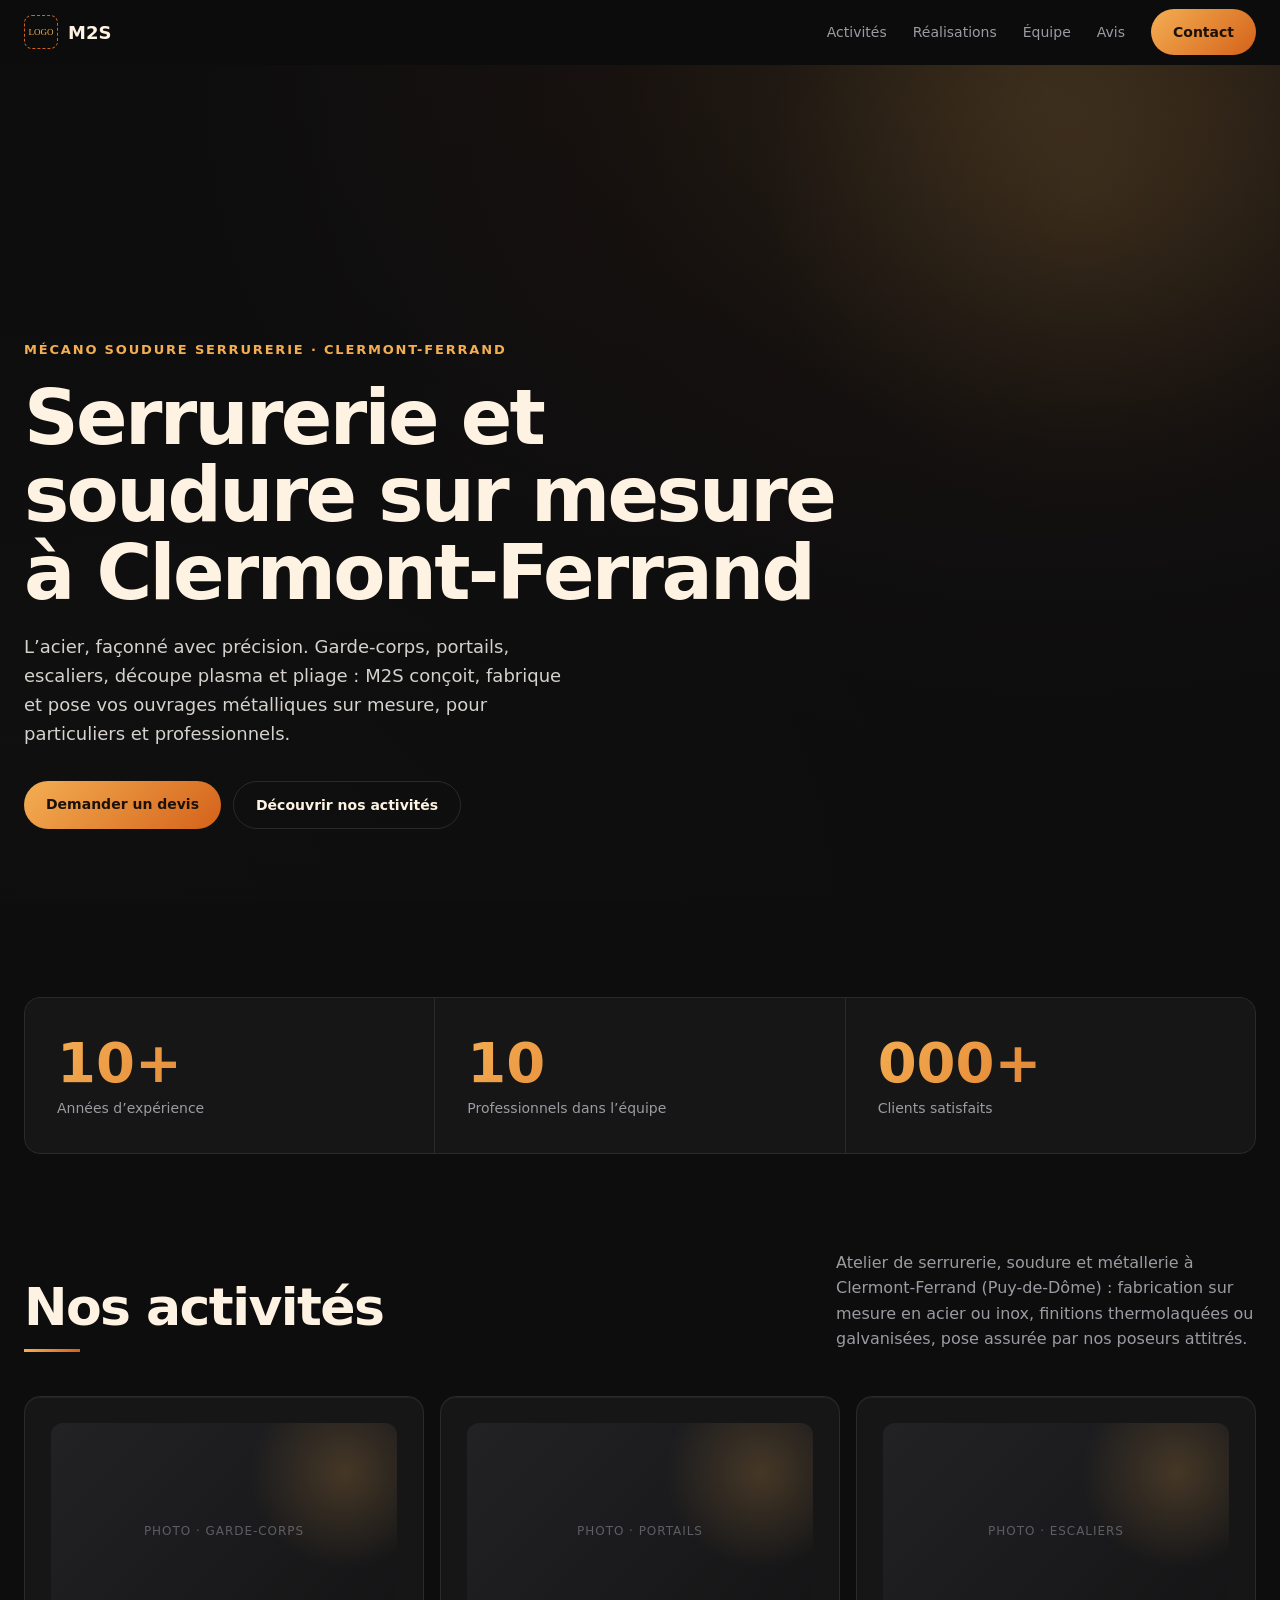
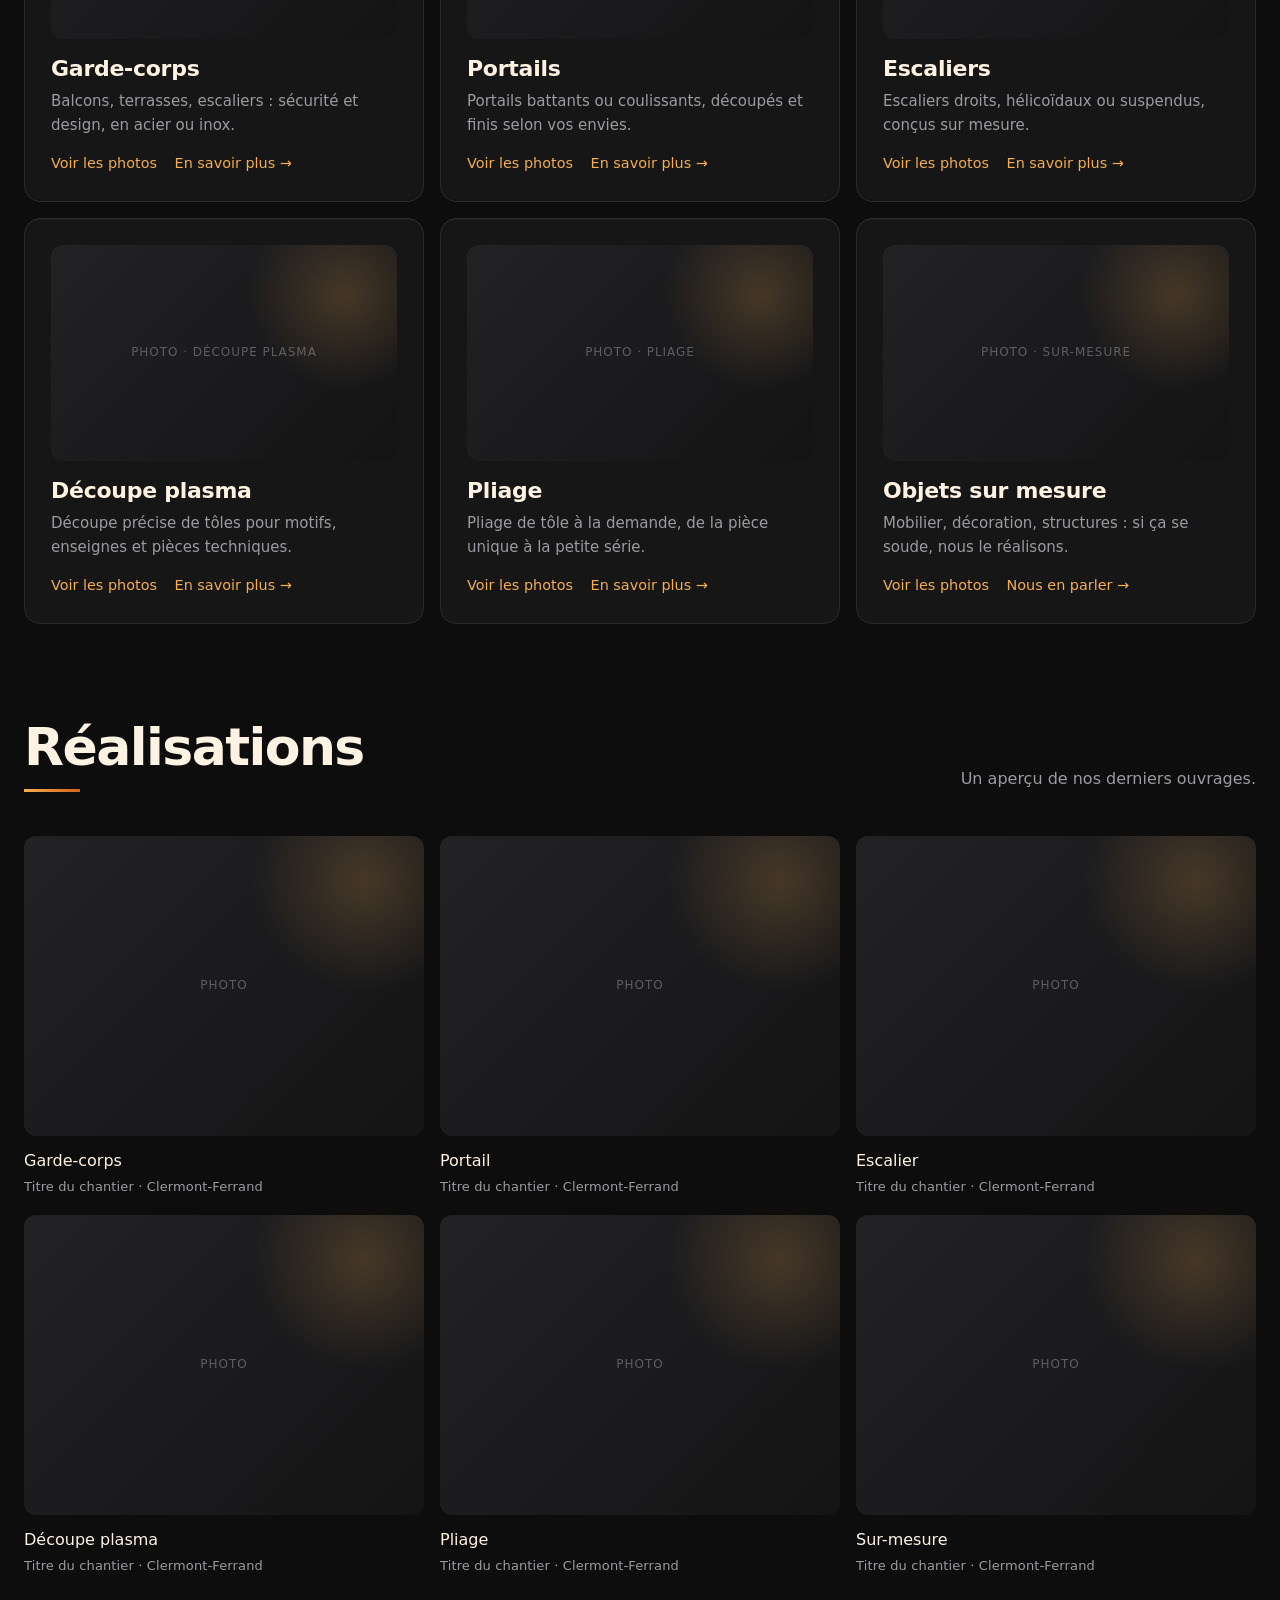
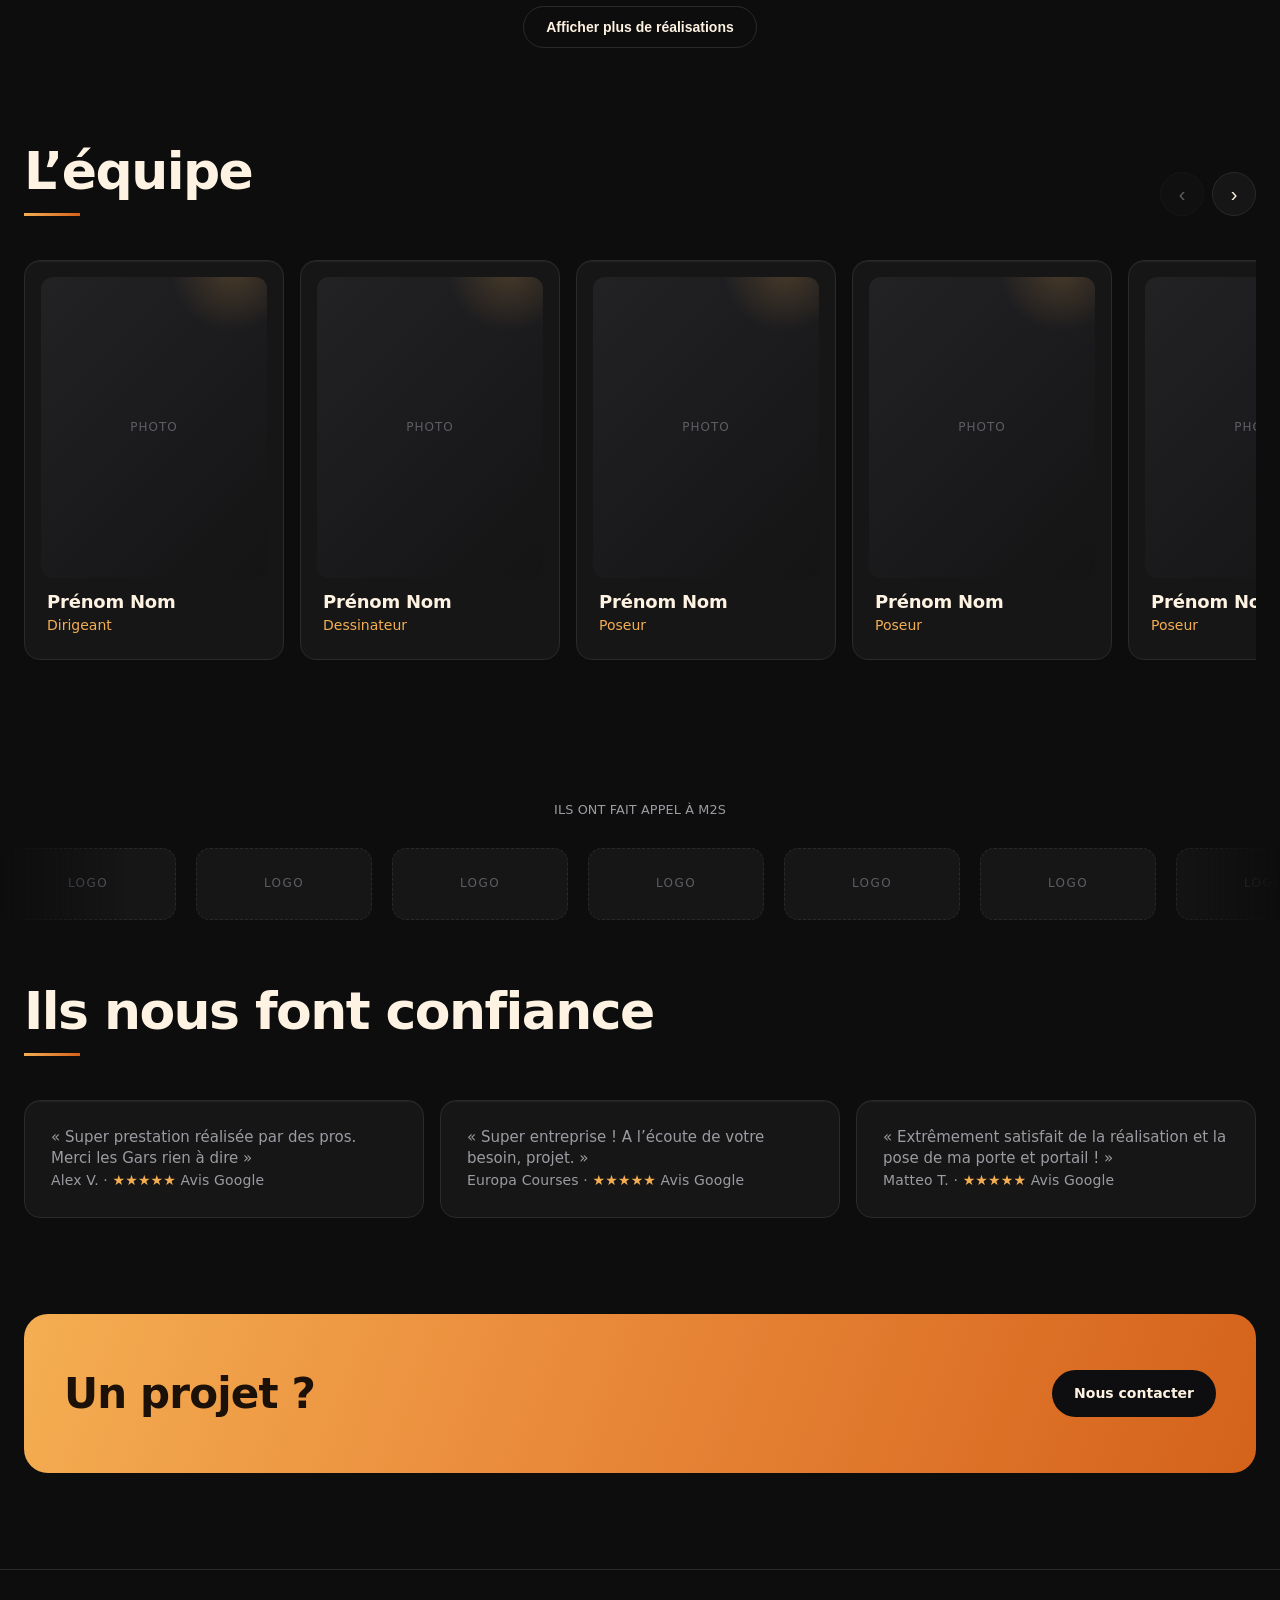
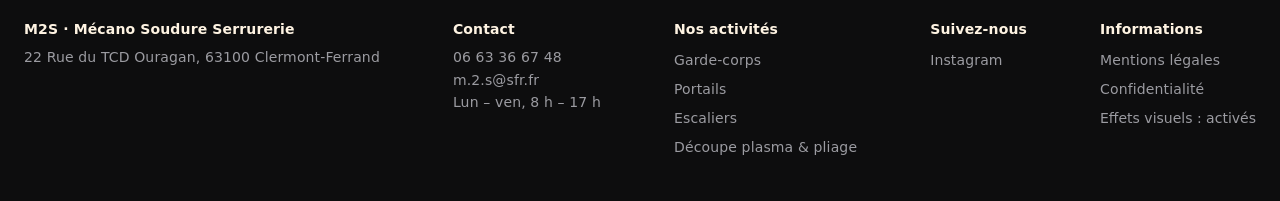
==== commit e46a407c: "Add files via upload" ====
--- a/index.html
+++ b/index.html
@@ -1,5 +1,5 @@
 <!DOCTYPE html>
-<html lang="fr"><head><meta charset="utf-8"><meta name="viewport" content="width=device-width, initial-scale=1, viewport-fit=cover"><title>Serrurerie, soudure et métallerie à Clermont-Ferrand | M2S</title><meta name="description" content="M2S, serrurier métallier à Clermont-Ferrand : garde-corps, portails, escaliers, découpe plasma et pliage sur mesure. Demandez votre devis."><link rel="canonical" href="https://marrtyui.github.io/"><meta name="robots" content="index, follow, max-image-preview:large"><meta name="theme-color" content="#0d0d0e"><meta property="og:type" content="website"><meta property="og:locale" content="fr_FR"><meta property="og:title" content="Serrurerie, soudure et métallerie à Clermont-Ferrand | M2S"><meta property="og:description" content="M2S, serrurier métallier à Clermont-Ferrand : garde-corps, portails, escaliers, découpe plasma et pliage sur mesure. Demandez votre devis."><meta property="og:url" content="https://marrtyui.github.io/"><meta name="twitter:card" content="summary_large_image"><link rel="stylesheet" href="https://fonts.googleapis.com/css2?family=Inter:wght@400;500;600&family=Space+Grotesk:wght@500;600;700&display=swap"><link rel="stylesheet" href="/style.css?v=10"><script type="application/ld+json">{"@context":"https://schema.org","@type":["LocalBusiness","HomeAndConstructionBusiness"],"name":"M2S – Mécano Soudure Serrurerie","url":"https://marrtyui.github.io/","alternateName":"M2S","email":"m.2.s@sfr.fr","telephone":"+33663366748","openingHoursSpecification":{"@type":"OpeningHoursSpecification","dayOfWeek":["Monday","Tuesday","Wednesday","Thursday","Friday"],"opens":"08:00","closes":"17:00"},"description":"Atelier de serrurerie, soudure et métallerie à Clermont-Ferrand : garde-corps, portails, escaliers, découpe plasma, pliage et objets sur mesure.","address":{"@type":"PostalAddress","streetAddress":"22 Rue du TCD Ouragan","postalCode":"63100","addressLocality":"Clermont-Ferrand","addressCountry":"FR"},"areaServed":[{"@type":"City","name":"Clermont-Ferrand"},{"@type":"AdministrativeArea","name":"Puy-de-Dôme"},{"@type":"AdministrativeArea","name":"Auvergne"}],"hasOfferCatalog":{"@type":"OfferCatalog","name":"Nos activités","itemListElement":[{"@type":"Offer","itemOffered":{"@type":"Service","name":"Garde-corps sur mesure"}},{"@type":"Offer","itemOffered":{"@type":"Service","name":"Portails sur mesure"}},{"@type":"Offer","itemOffered":{"@type":"Service","name":"Escaliers métalliques"}},{"@type":"Offer","itemOffered":{"@type":"Service","name":"Découpe plasma"}},{"@type":"Offer","itemOffered":{"@type":"Service","name":"Pliage de tôle"}},{"@type":"Offer","itemOffered":{"@type":"Service","name":"Objets sur mesure en soudure"}}]}}</script></head><body>
+<html lang="fr"><head><meta charset="utf-8"><meta name="viewport" content="width=device-width, initial-scale=1, viewport-fit=cover"><title>Serrurerie, soudure et métallerie à Clermont-Ferrand | M2S</title><meta name="description" content="M2S, serrurier métallier à Clermont-Ferrand : garde-corps, portails, escaliers, découpe plasma et pliage sur mesure. Demandez votre devis."><link rel="canonical" href="https://marrtyui.github.io/"><meta name="robots" content="index, follow, max-image-preview:large"><meta name="theme-color" content="#0d0d0e"><meta property="og:type" content="website"><meta property="og:locale" content="fr_FR"><meta property="og:title" content="Serrurerie, soudure et métallerie à Clermont-Ferrand | M2S"><meta property="og:description" content="M2S, serrurier métallier à Clermont-Ferrand : garde-corps, portails, escaliers, découpe plasma et pliage sur mesure. Demandez votre devis."><meta property="og:url" content="https://marrtyui.github.io/"><meta name="twitter:card" content="summary_large_image"><link rel="stylesheet" href="/style.css?v=13"><script type="application/ld+json">{"@context":"https://schema.org","@type":["LocalBusiness","HomeAndConstructionBusiness"],"name":"M2S – Mécano Soudure Serrurerie","url":"https://marrtyui.github.io/","alternateName":"M2S","email":"m.2.s@sfr.fr","telephone":"+33663366748","openingHoursSpecification":{"@type":"OpeningHoursSpecification","dayOfWeek":["Monday","Tuesday","Wednesday","Thursday","Friday"],"opens":"08:00","closes":"17:00"},"description":"Atelier de serrurerie, soudure et métallerie à Clermont-Ferrand : garde-corps, portails, escaliers, découpe plasma, pliage et objets sur mesure.","address":{"@type":"PostalAddress","streetAddress":"22 Rue du TCD Ouragan","postalCode":"63100","addressLocality":"Clermont-Ferrand","addressCountry":"FR"},"areaServed":[{"@type":"City","name":"Clermont-Ferrand"},{"@type":"AdministrativeArea","name":"Puy-de-Dôme"},{"@type":"AdministrativeArea","name":"Auvergne"}],"hasOfferCatalog":{"@type":"OfferCatalog","name":"Nos activités","itemListElement":[{"@type":"Offer","itemOffered":{"@type":"Service","name":"Garde-corps sur mesure"}},{"@type":"Offer","itemOffered":{"@type":"Service","name":"Portails sur mesure"}},{"@type":"Offer","itemOffered":{"@type":"Service","name":"Escaliers métalliques"}},{"@type":"Offer","itemOffered":{"@type":"Service","name":"Découpe plasma"}},{"@type":"Offer","itemOffered":{"@type":"Service","name":"Pliage de tôle"}},{"@type":"Offer","itemOffered":{"@type":"Service","name":"Objets sur mesure en soudure"}}]}}</script></head><body>
 <div id="prog"></div>
 <header><div class="wrap">
   <a class="logo" href="/"><i>LOGO</i>M2S</a>
@@ -64,7 +64,7 @@
   <div class="band"><h2>Un projet ?</h2><a class="btn" href="/contact/">Nous contacter</a></div>
 </div></section>
 </main>
-<div class="modal" id="modal" role="dialog" aria-modal="true" aria-labelledby="mt" hidden><div class="mbox">
+<div class="modal" id="modal" role="dialog" aria-modal="true" aria-labelledby="mt" inert><div class="mbox">
   <button class="mx" aria-label="Fermer">×</button>
   <div><div class="mstage"><button class="nav prev" aria-label="Photo précédente">‹</button><div class="ph mimg" id="mimg"></div><button class="nav next" aria-label="Photo suivante">›</button></div><div class="dots" id="mdots"></div></div>
   <div class="mtext"><div class="eyebrow" id="mtype"></div><h3 id="mt"></h3><p id="md"></p><a class="btn ghost" id="mlink" href="#" hidden>Voir la page de l’activité</a><a class="btn" href="/contact/">Un projet similaire ?</a></div>
@@ -73,5 +73,5 @@
   <div><b>M2S · Mécano Soudure Serrurerie</b>22 Rue du TCD Ouragan, 63100 Clermont-Ferrand</div>
   <div><b>Contact</b>06 63 36 67 48<br>m.2.s@sfr.fr<br>Lun – ven, 8 h – 17 h</div>
   <div><b>Nos activités</b><a href="/garde-corps-clermont-ferrand/">Garde-corps</a><br><a href="/portails-clermont-ferrand/">Portails</a><br><a href="/escaliers-clermont-ferrand/">Escaliers</a><br><a href="/decoupe-plasma-pliage-clermont-ferrand/">Découpe plasma & pliage</a></div><div><b>Suivez-nous</b><a href="https://www.instagram.com/" target="_blank" rel="noopener">Instagram</a></div>
-<div><b>Informations</b><a href="/mentions-legales/">Mentions légales</a><br><a href="/confidentialite/">Confidentialité</a></div></div></footer>
-<script src="/site.js?v=10"></script><script src="/home.js?v=10"></script></body></html>+<div><b>Informations</b><a href="/mentions-legales/">Mentions légales</a><br><a href="/confidentialite/">Confidentialité</a><br><button type="button" class="fxbtn" id="fxbtn">Effets visuels : activés</button></div></div></footer>
+<script src="/site.js?v=13"></script><script src="/home.js?v=13"></script></body></html>
--- a/style.css
+++ b/style.css
@@ -2,13 +2,13 @@
 :root{--bg:#0d0d0e;--s1:#161617;--s2:#1e1e20;--line:#2a2a2d;--tx:#f3f1ee;--mu:#9b9ba1;--or:#ff5a1f;--or2:#ff8a4c;color-scheme:dark;box-sizing:border-box;padding-top:env(safe-area-inset-top,0px);padding-bottom:env(safe-area-inset-bottom,0px)}
 html{scroll-padding-top:calc(env(safe-area-inset-top,0px) + 4.5rem);scroll-behavior:smooth}
 *,*::before,*::after{box-sizing:inherit}
-body{margin:0;background:var(--bg);color:var(--tx);font:400 1rem/1.6 Inter,system-ui,sans-serif}
-h1,h2,h3{font-family:"Space Grotesk",Inter,sans-serif;line-height:1.1;margin:0;letter-spacing:-.02em}
+body{margin:0;background:var(--bg);color:var(--tx);font:400 1rem/1.6 system-ui,-apple-system,"Segoe UI",Roboto,"Helvetica Neue",Arial,sans-serif}
+h1,h2,h3{font-family:system-ui,-apple-system,"Segoe UI",Roboto,"Helvetica Neue",Arial,sans-serif;line-height:1.1;margin:0;letter-spacing:-.02em}
 a{color:inherit;text-decoration:none}
 .wrap{max-width:88rem;margin:0 auto;padding:0 1.5rem}
 header{position:sticky;top:env(safe-area-inset-top,0px);z-index:20;background:rgba(13,13,14,.82);backdrop-filter:blur(0.75rem);border-bottom:1px solid var(--line)}
 header .wrap{display:flex;align-items:center;justify-content:space-between;height:4rem}
-.logo{display:flex;align-items:center;gap:0.625rem;font:700 1.125rem "Space Grotesk",sans-serif}
+.logo{display:flex;align-items:center;gap:0.625rem;font:700 1.125rem system-ui,-apple-system,"Segoe UI",Roboto,"Helvetica Neue",Arial,sans-serif}
 .logo i{width:2.125rem;height:2.125rem;border:1.5px dashed var(--or);border-radius:0.5rem;display:grid;place-items:center;font:500 0.5625rem Inter;color:var(--or);font-style:normal}
 nav{display:flex;align-items:center;gap:1.625rem;font-size:0.875rem;color:var(--mu)}
 nav a:hover{color:var(--tx)}
@@ -30,7 +30,7 @@
 .sec-h p{color:var(--mu);max-width:26.25rem;margin:0}
 .stats{display:grid;grid-template-columns:repeat(3,1fr);gap:1px;background:var(--line);border:1px solid var(--line);border-radius:1rem;overflow:hidden}
 .stats div{background:var(--s1);padding:2rem}
-.stats b{display:block;font:600 clamp(2.125rem,5vw,3.5rem) "Space Grotesk",Inter,system-ui,sans-serif;color:var(--or)}
+.stats b{display:block;font:600 clamp(2.125rem,5vw,3.5rem) system-ui,-apple-system,"Segoe UI",Roboto,"Helvetica Neue",Arial,sans-serif;color:var(--or)}
 .stats span{color:var(--mu);font-size:0.875rem}
 .grid{display:grid;gap:1rem}
 .g3{grid-template-columns:repeat(3,1fr)}
@@ -46,7 +46,7 @@
 .team .card{padding:1rem}
 .team h3{font-size:1.125rem;margin:0.875rem 0.375rem 2px}.team p{margin:0 0.375rem 0.375rem;color:var(--or);font-size:0.875rem}
 blockquote{margin:0}
-.q{font:500 clamp(1.25rem,2.4vw,1.625rem)/1.4 "Space Grotesk",Inter,system-ui,sans-serif;margin:0 0 1.125rem}
+.q{font:500 clamp(1.25rem,2.4vw,1.625rem)/1.4 system-ui,-apple-system,"Segoe UI",Roboto,"Helvetica Neue",Arial,sans-serif;margin:0 0 1.125rem}
 .who{color:var(--mu);font-size:0.875rem}
 .band{background:var(--or);color:#fff;border-radius:1.5rem;padding:3.5rem 2.5rem;display:flex;justify-content:space-between;align-items:center;gap:1.5rem;flex-wrap:wrap}
 .band h2{font-size:clamp(1.625rem,3.6vw,2.625rem);max-width:18ch}
@@ -106,7 +106,7 @@
 .page h2{font-size:clamp(1.6rem,3vw,2.4rem);margin:3.5rem 0 1.25rem}
 .cols{display:grid;grid-template-columns:1fr 1fr;gap:1.5rem}.cols>div{background:var(--s1);border:1px solid var(--line);border-radius:1rem;padding:1.75rem}.cols h2{margin:0 0 1rem;font-size:1.5rem}.cols p{color:var(--mu);margin:0}
 .cols ul{margin:0;padding:0;list-style:none}.cols li{padding:.5rem 0 .5rem 1.4rem;position:relative;border-bottom:1px solid var(--line)}.cols li::before{content:"";position:absolute;left:0;top:1.05rem;width:.55rem;height:.55rem;background:var(--or);border-radius:50%}
-.steps{display:grid;grid-template-columns:repeat(4,1fr);gap:1rem}.steps>div{background:var(--s1);border:1px solid var(--line);border-radius:1rem;padding:1.5rem}.steps b{color:var(--or);font:600 2rem "Space Grotesk",Inter,system-ui,sans-serif}.steps h3{font-size:1.2rem;margin:.4rem 0}.steps p{color:var(--mu);margin:0;font-size:.95rem}
+.steps{display:grid;grid-template-columns:repeat(4,1fr);gap:1rem}.steps>div{background:var(--s1);border:1px solid var(--line);border-radius:1rem;padding:1.5rem}.steps b{color:var(--or);font:600 2rem system-ui,-apple-system,"Segoe UI",Roboto,"Helvetica Neue",Arial,sans-serif}.steps h3{font-size:1.2rem;margin:.4rem 0}.steps p{color:var(--mu);margin:0;font-size:.95rem}
 details{background:var(--s1);border:1px solid var(--line);border-radius:.875rem;padding:1.1rem 1.4rem;margin-bottom:.75rem}summary{cursor:pointer;font-weight:500}details p{color:var(--mu);margin:.75rem 0 0}
 .links{display:flex;gap:.75rem;flex-wrap:wrap}.links a{border:1px solid var(--line);border-radius:999px;padding:.6rem 1.2rem}.links a:hover{border-color:var(--or)}
 @media(max-width:860px){.cols,.steps{grid-template-columns:1fr}}
@@ -154,7 +154,7 @@
 .cutwrap *,.cutwrap *::before,.cutwrap *::after{animation:none!important;transition:none!important}
 body.cut-on{user-select:none;-webkit-user-select:none}body.cut-on,body.cut-on *{cursor:crosshair!important}
 
-#m2stoast{position:fixed;left:50%;bottom:calc(1.5rem + env(safe-area-inset-bottom,0px));z-index:58;transform:translate(-50%,1rem);opacity:0;pointer-events:none;max-width:calc(100vw - 2rem);padding:.7rem 1.2rem;border-radius:999px;background:rgba(22,22,23,.92);border:1px solid var(--line);-webkit-backdrop-filter:blur(10px);backdrop-filter:blur(10px);font:400 .875rem/1.4 Inter,system-ui,-apple-system,sans-serif;color:var(--mu);text-align:center;transition:opacity .4s,transform .4s}
+#m2stoast{position:fixed;left:50%;bottom:calc(1.5rem + env(safe-area-inset-bottom,0px));z-index:58;transform:translate(-50%,1rem);opacity:0;pointer-events:none;max-width:calc(100vw - 2rem);padding:.7rem 1.2rem;border-radius:999px;background:rgba(22,22,23,.92);border:1px solid var(--line);-webkit-backdrop-filter:blur(10px);backdrop-filter:blur(10px);font:400 .875rem/1.4 system-ui,-apple-system,"Segoe UI",Roboto,"Helvetica Neue",Arial,sans-serif;color:var(--mu);text-align:center;transition:opacity .4s,transform .4s}
 #m2stoast.on{opacity:1;transform:translate(-50%,0)}#m2stoast b{color:var(--tx);font-weight:600}#m2stoast i{color:var(--or);font-style:normal;margin-right:.45rem}
 
 /* Palette : anthracite + crème / ambre / orange brûlé */
@@ -176,3 +176,45 @@
 .band .btn{background:#0e0e10;color:var(--tx)}.band .btn:hover{background:#000}
 .lg.real{background:#FEF3E2}
 @media(max-width:860px){header nav a.btn{color:#1b1109}}
+
+/* UX : retour immédiat au toucher, matières, typographie, accessibilité */
+body{font-optical-sizing:auto;-webkit-font-smoothing:antialiased}
+a,button,summary,.card,.work{-webkit-tap-highlight-color:transparent;touch-action:manipulation}
+a:focus-visible,button:focus-visible,summary:focus-visible{outline:2px solid var(--amber);outline-offset:3px;border-radius:.5rem}
+input:focus-visible,select:focus-visible,textarea:focus-visible{outline:2px solid var(--amber);outline-offset:2px}
+input:user-invalid,textarea:user-invalid{border-color:#e5604d}
+.btn,.burger,.ar,.nav,.mx{transition:transform .1s ease-out,background .2s,border-color .2s,opacity .2s}
+.btn:active,.burger:active,.ar:active,.mx:active{transform:scale(.96)}.nav:active{transform:translateY(-50%) scale(.94)}
+.card.rv.in:active{transform:scale(.985)}.work:active .ph{transform:scale(.98)}
+.ar:disabled{opacity:.35;pointer-events:none}.track{overscroll-behavior-x:contain}
+footer a{display:inline-block;padding:.2rem 0}
+.hero h1{letter-spacing:-.035em;line-height:1.02}.sec-h h2,.page h1{letter-spacing:-.03em;line-height:1.05}h3{letter-spacing:-.012em}
+.work small,.who,.note,.logos p,footer{letter-spacing:.01em}
+header{border-bottom-color:transparent;transition:box-shadow .3s,border-color .3s}header.sc{border-bottom-color:var(--line)}
+.mbox,.card{box-shadow:inset 0 1px 0 rgba(254,243,226,.05)}.mbox{box-shadow:inset 0 1px 0 rgba(254,243,226,.07),0 2rem 5rem rgba(0,0,0,.55)}
+#m2stoast{color:rgba(254,243,226,.84);box-shadow:inset 0 1px 0 rgba(254,243,226,.07)}
+#prog{width:100%;transform:scaleX(0);transform-origin:0 50%}
+.sec-h h2::after{width:3.5rem;transform:scaleX(0);transform-origin:left;transition:transform .9s .25s}.sec-h.in h2::after{transform:scaleX(1)}
+header nav a[aria-current]:not(.btn){color:var(--tx)}
+@media(min-width:861px){header nav a[aria-current]:not(.btn){position:relative}header nav a[aria-current]:not(.btn)::after{content:"";position:absolute;left:0;right:0;bottom:-.4rem;height:2px;border-radius:2px;background:var(--amber)}}
+@media(max-width:860px){.hero .cta .btn.ghost:not(.only-m){display:none}}
+/* fenêtre : elle se matérialise depuis la carte cliquée et repart par le même chemin */
+.modal{opacity:0;visibility:hidden;background:rgba(0,0,0,.55);-webkit-backdrop-filter:blur(0);backdrop-filter:blur(0);transition:opacity .28s,visibility 0s .28s,backdrop-filter .28s,-webkit-backdrop-filter .28s}
+.modal.open{opacity:1;visibility:visible;-webkit-backdrop-filter:blur(10px);backdrop-filter:blur(10px);transition:opacity .28s,visibility 0s,backdrop-filter .28s,-webkit-backdrop-filter .28s}
+.mbox{opacity:0;transform:scale(.92);transform-origin:var(--ox,50%) var(--oy,50%);transition:transform .34s cubic-bezier(.2,.8,.2,1),opacity .22s}
+.modal.open .mbox{opacity:1;transform:none}
+.mimg{overflow:hidden}.mslides{position:absolute;inset:0;display:flex;overflow-x:auto;scroll-snap-type:x mandatory;scrollbar-width:none;overscroll-behavior-x:contain}.mslides::-webkit-scrollbar{display:none}
+.mslides>div{flex:0 0 100%;position:relative;display:grid;place-items:center;scroll-snap-align:center;scroll-snap-stop:always;color:#5d5d63;font-size:.75rem;letter-spacing:.08em;text-transform:uppercase}
+.mslides img{position:absolute;inset:0;width:100%;height:100%;object-fit:cover;-webkit-user-drag:none;user-select:none}
+@media(prefers-reduced-motion:reduce){.mbox{transform:none;transition:opacity .2s}.sec-h h2::after,.btn,.card.rv.in{transition:none}.btn:active,.card.rv.in:active{transform:none}.rv{opacity:0;transform:none;transition:opacity .25s}.rv.in{opacity:1}html{scroll-behavior:auto}}
+@media(prefers-reduced-transparency:reduce){header,header nav,#m2stoast{background:var(--bg)!important;-webkit-backdrop-filter:none!important;backdrop-filter:none!important}.modal,.modal.open{-webkit-backdrop-filter:none;backdrop-filter:none;background:rgba(0,0,0,.9)}}
+@media(prefers-contrast:more){:root{--mu:#d0d0d5;--line:#5a5a62}.card,.mbox,.btn.ghost{border-color:#7a7a82}}
+
+/* liens d'activité, formulaire, effets, accueil plus court */
+.acts{display:flex;gap:1.1rem;flex-wrap:wrap;margin-top:.9rem}
+.more-link{background:none;border:0;padding:0;font:inherit;font-size:.9rem;font-weight:500;color:var(--amber);cursor:pointer;text-decoration:none}.more-link:hover{color:var(--tx)}
+.fxbtn{background:none;border:0;padding:.2rem 0;font:inherit;color:inherit;cursor:pointer;text-align:left}.fxbtn:hover{color:var(--amber)}
+.fmsg{margin:0;font-size:.9rem}.fmsg.ok{color:var(--amber)}.fmsg.err{color:#e5604d}
+#activites .card .ph{aspect-ratio:16/10}
+@media(max-width:860px),(pointer:coarse){#activites .grid{display:flex;overflow-x:auto;scroll-snap-type:x mandatory;gap:1rem;margin:0 -1.5rem;padding:0 1.5rem .5rem;scroll-padding:0 1.5rem;scrollbar-width:none;overscroll-behavior-x:contain}#activites .grid::-webkit-scrollbar{display:none}#activites .card{flex:0 0 min(82%,24rem);scroll-snap-align:start}.adots{display:flex}}
+.adots{display:none;justify-content:center;gap:.5rem;margin-top:.9rem}.adots i{width:.45rem;height:.45rem;border-radius:50%;background:var(--line);cursor:pointer;transition:background .2s,transform .2s}.adots i.on{background:var(--amber);transform:scale(1.35)}
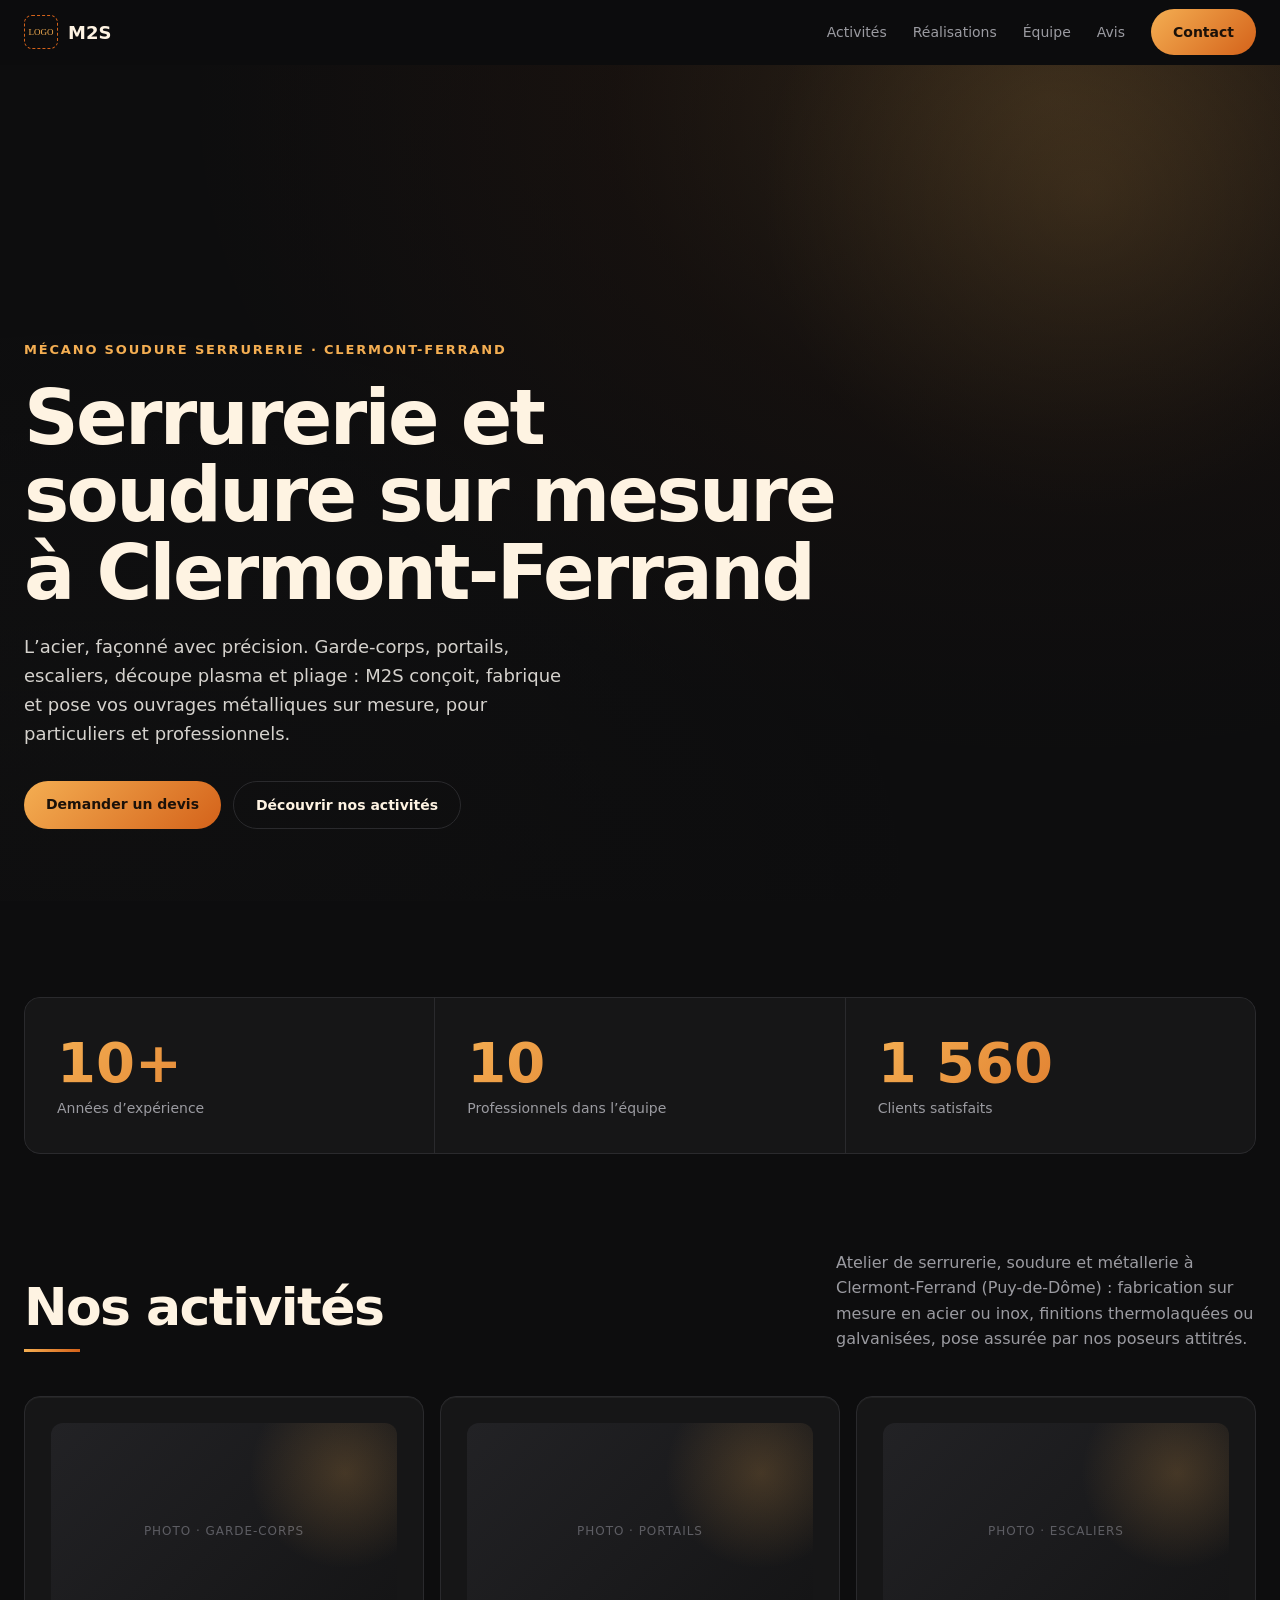
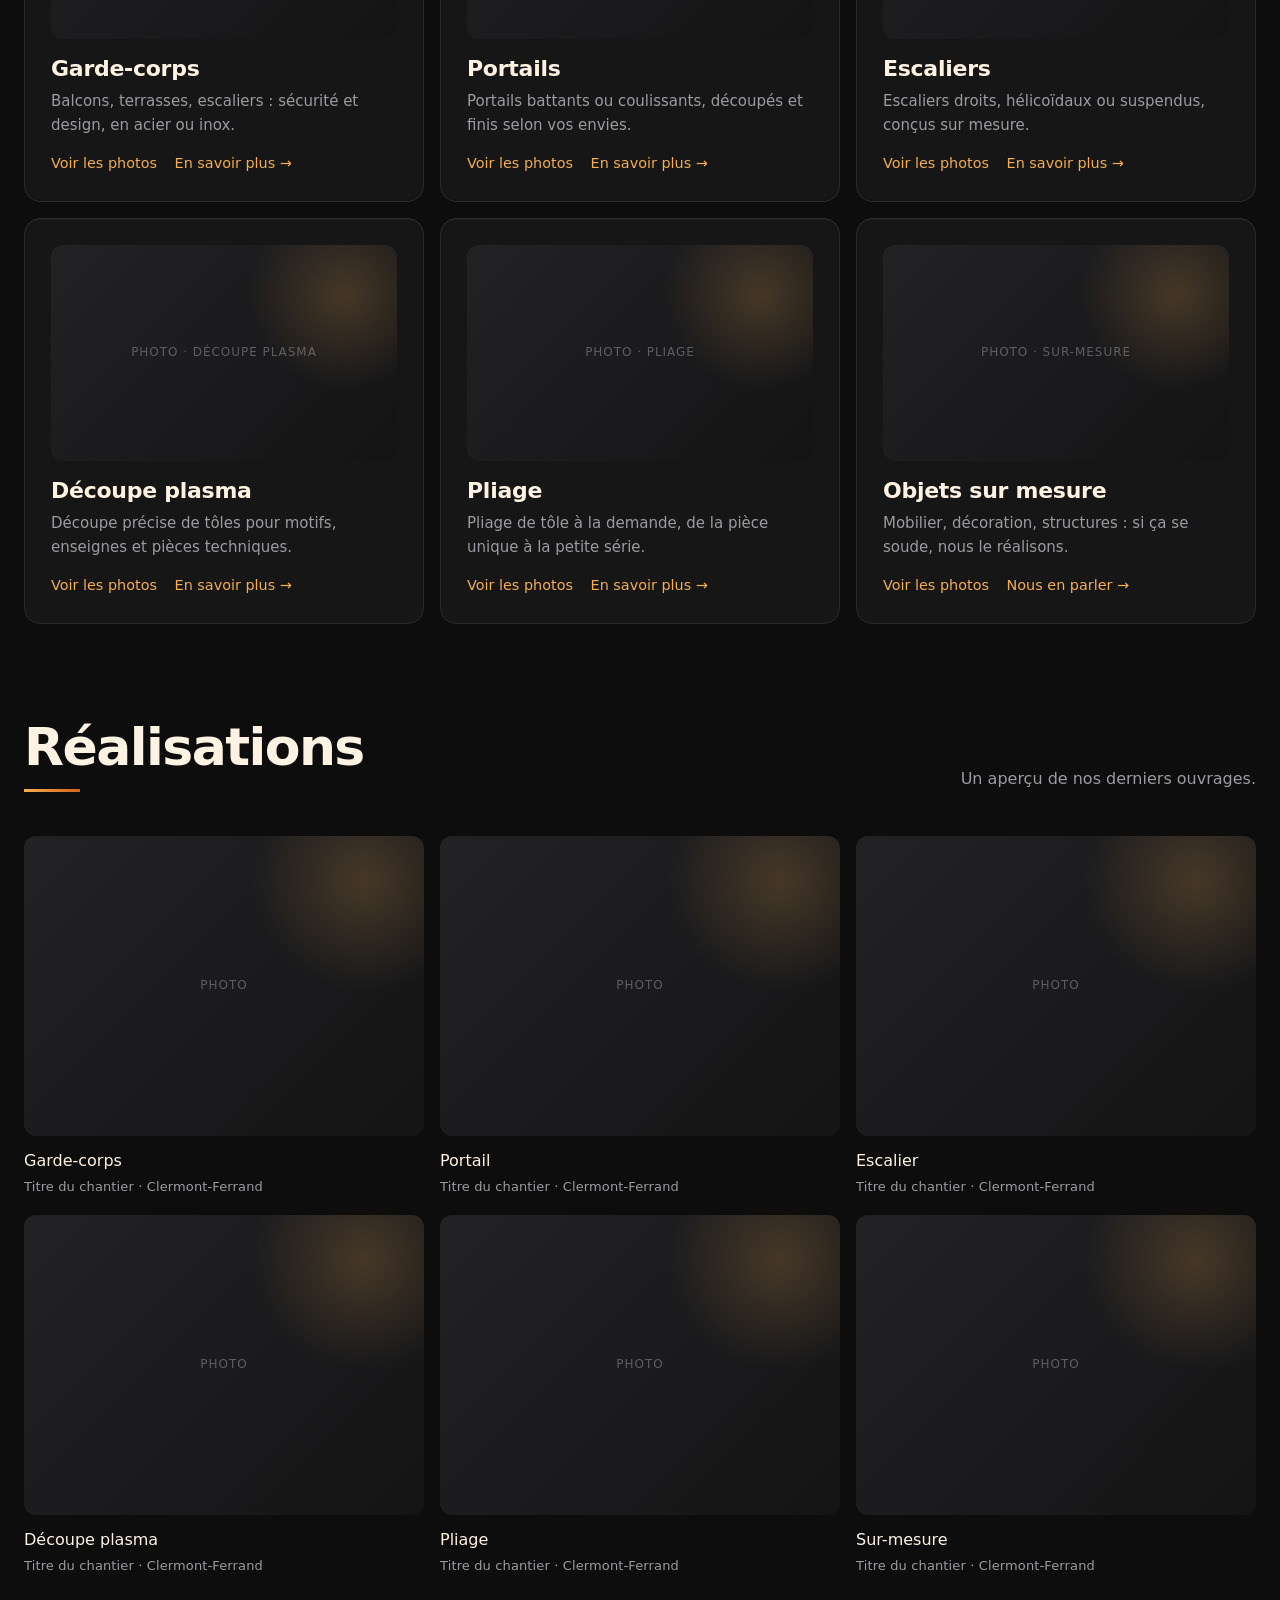
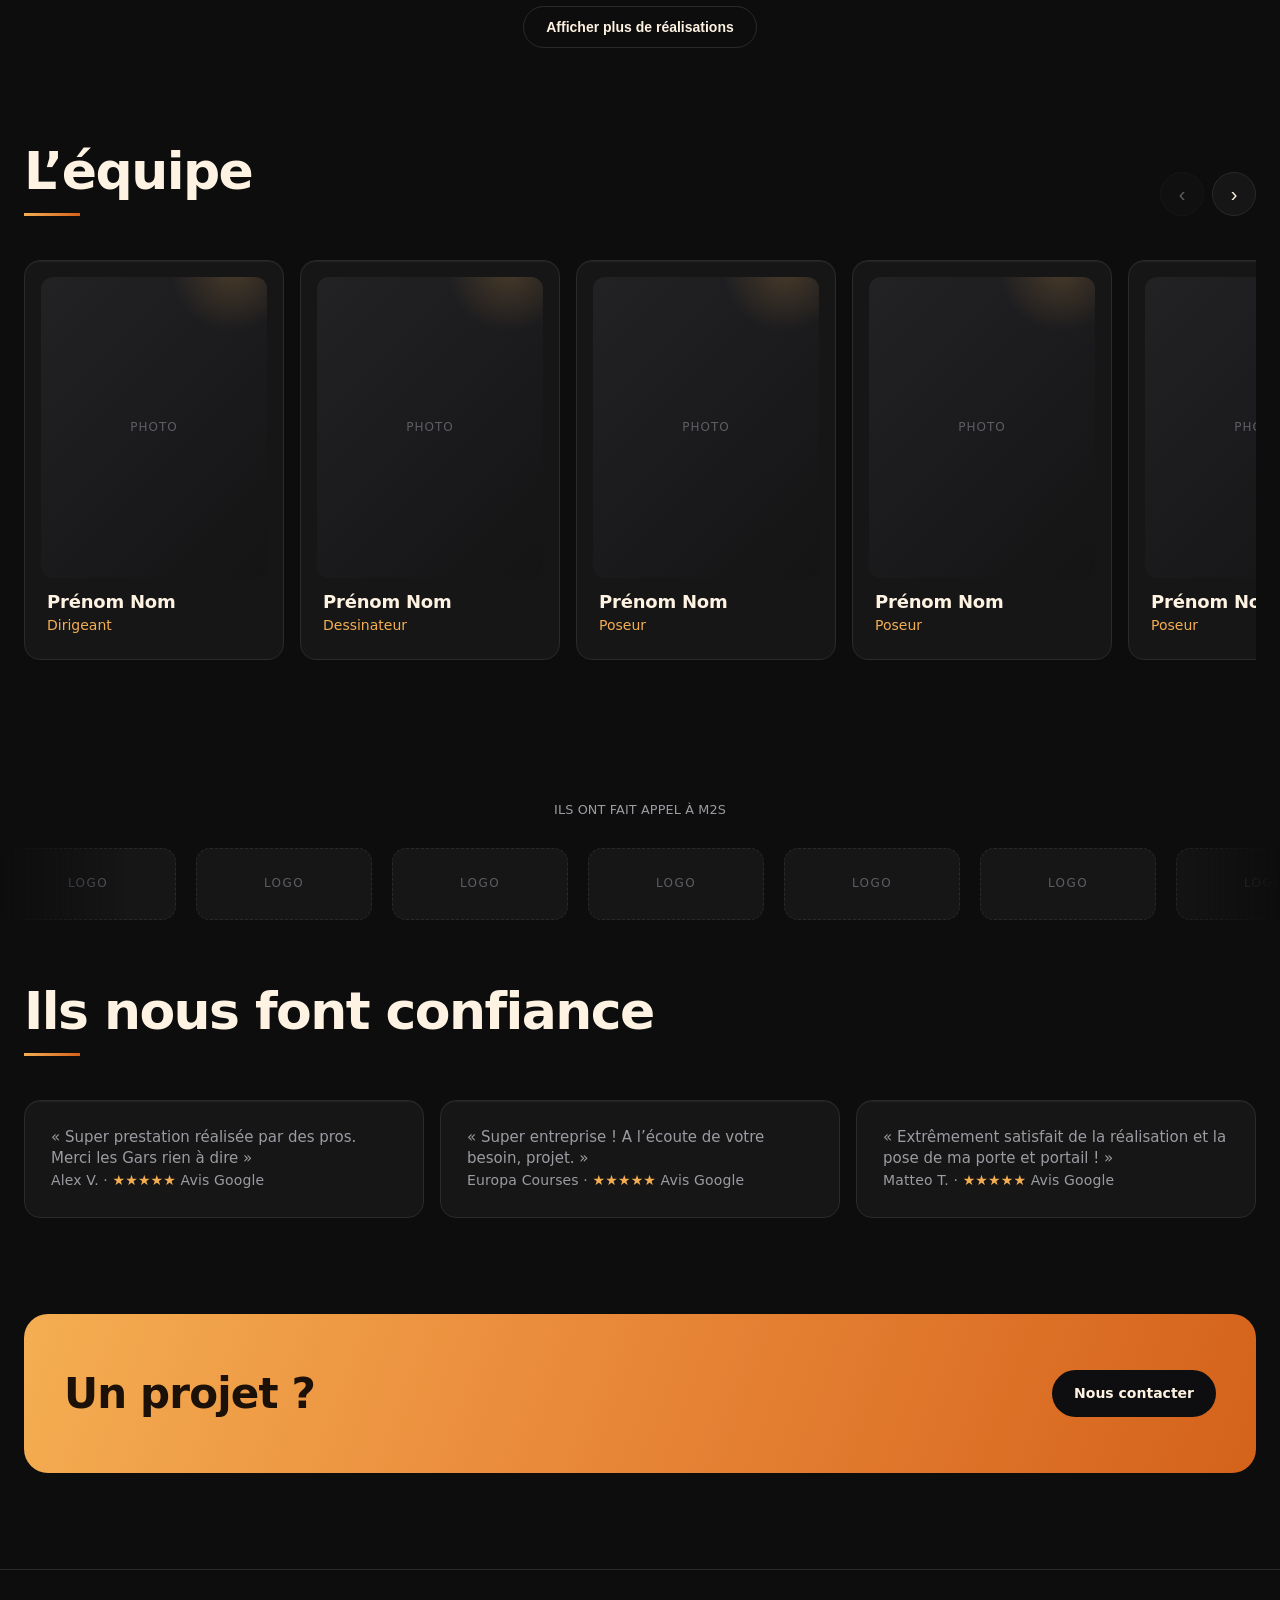
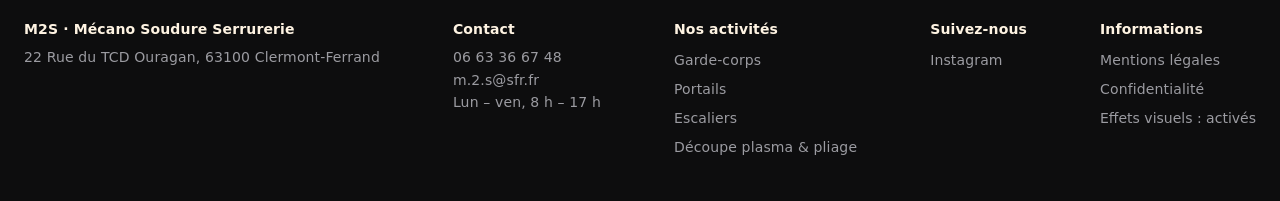
==== commit e525b7ca: "Chiffre clients : 1 560 Co-Authored-By: Claude Opus 5.5 <noreply@anthropic.com>" ====
--- a/index.html
+++ b/index.html
@@ -21,7 +21,7 @@
   <div class="stats">
     <div><b>10+</b><span>Années d’expérience</span></div>
     <div><b>10</b><span>Professionnels dans l’équipe</span></div>
-    <div><b>000+</b><span>Clients satisfaits</span></div>
+    <div><b>1 560</b><span>Clients satisfaits</span></div>
   </div>
 </div></section>
 
